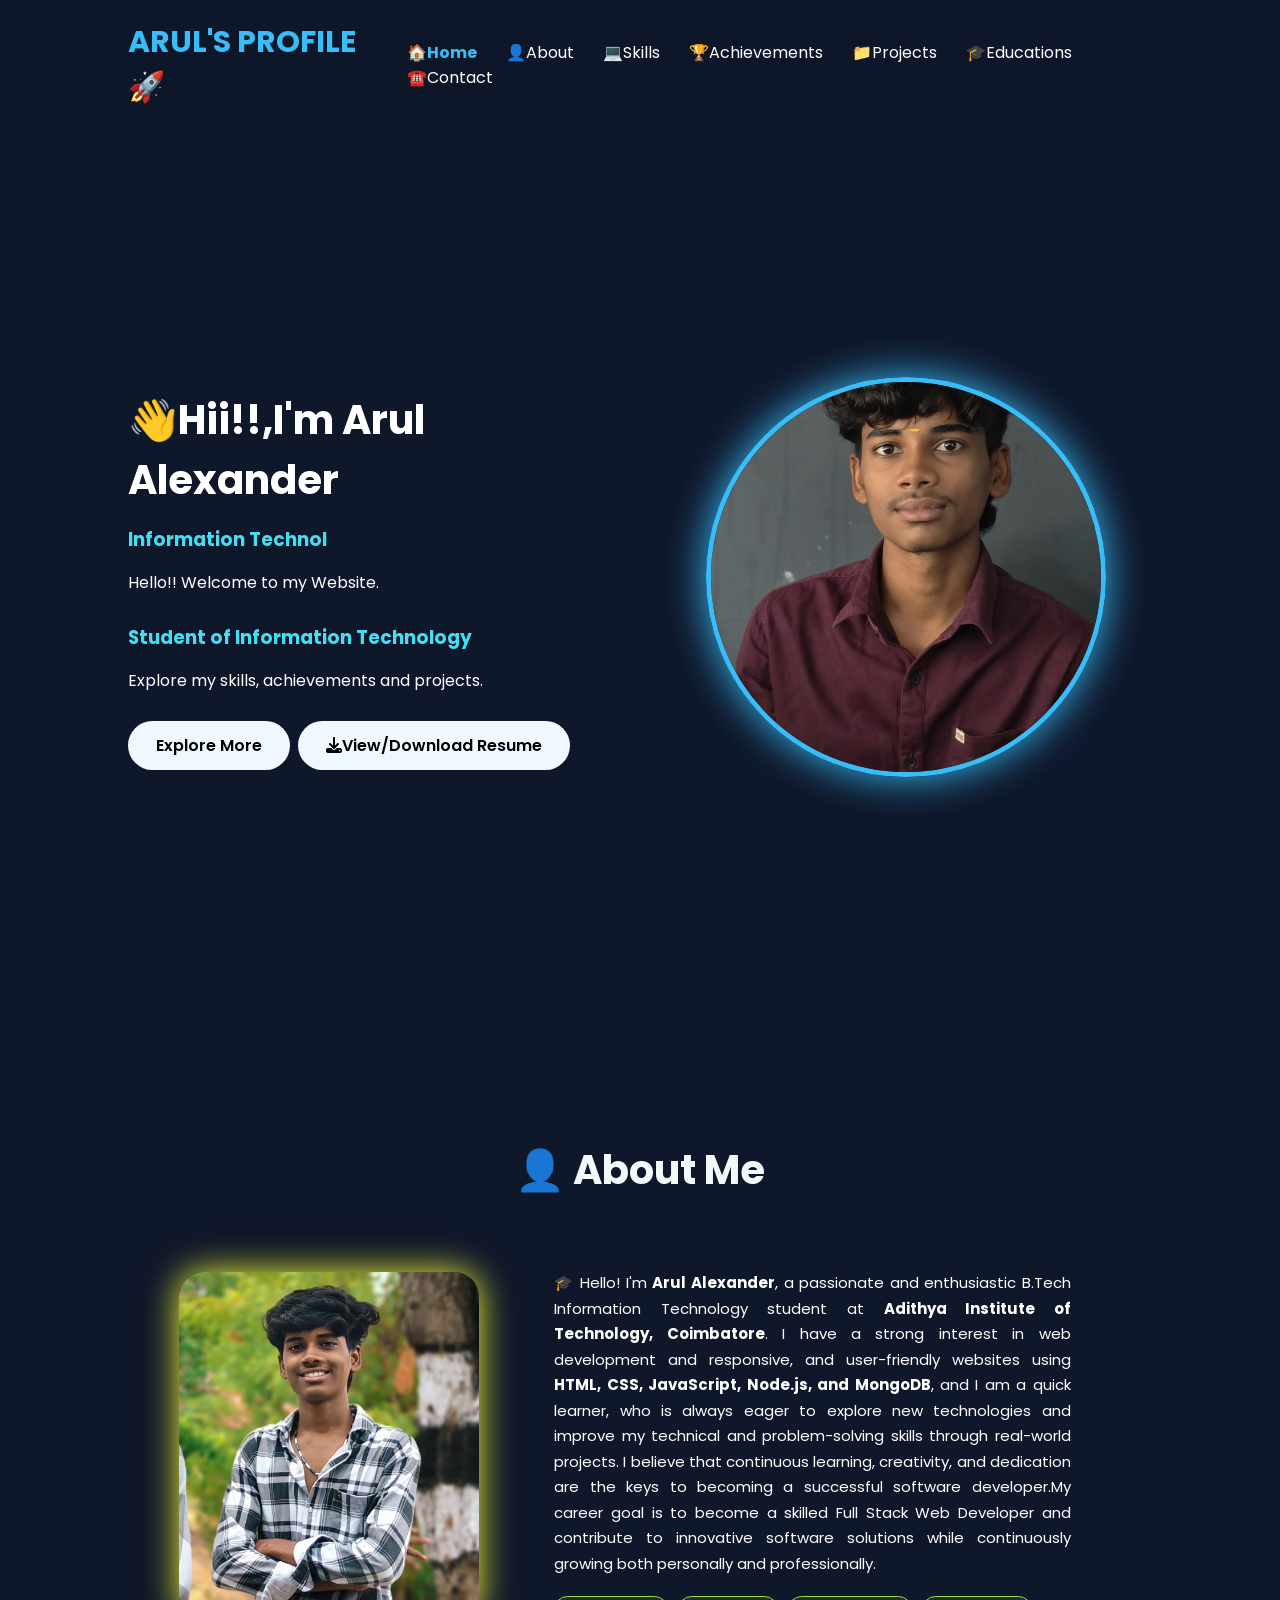
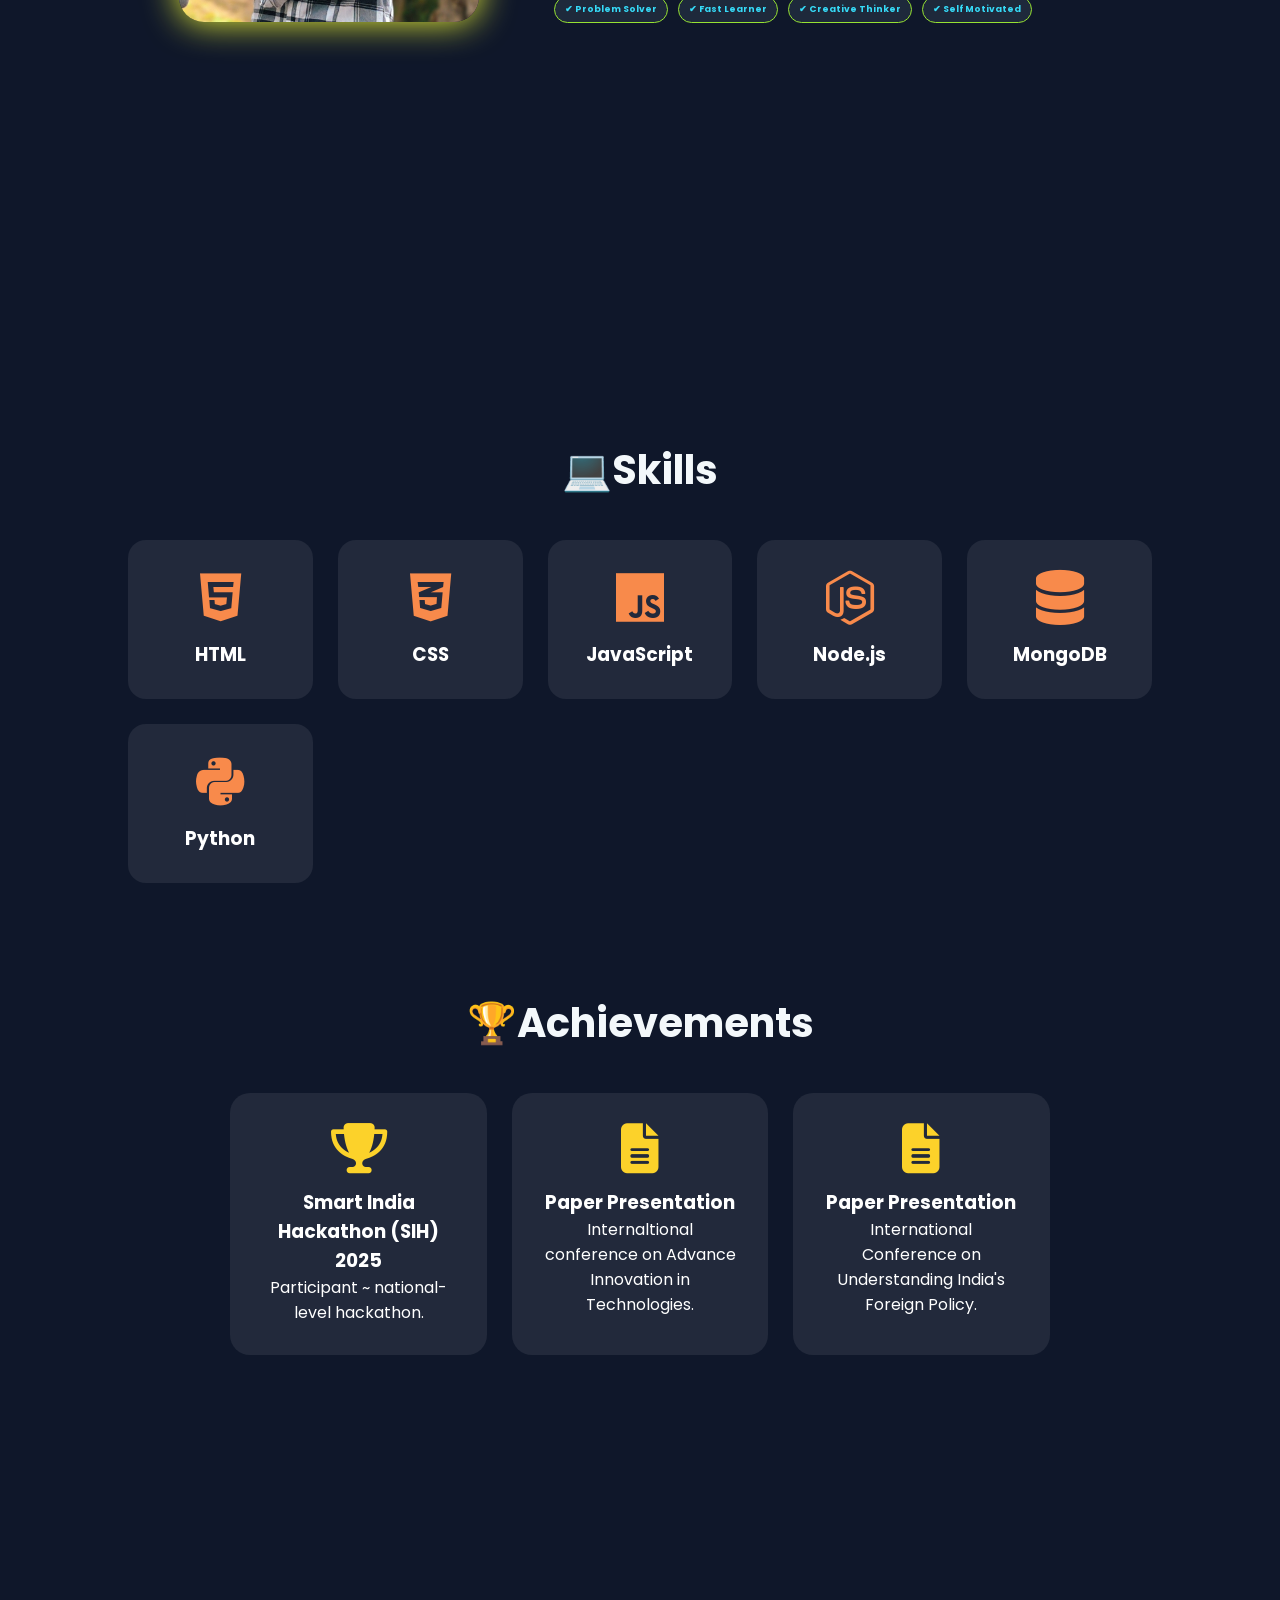
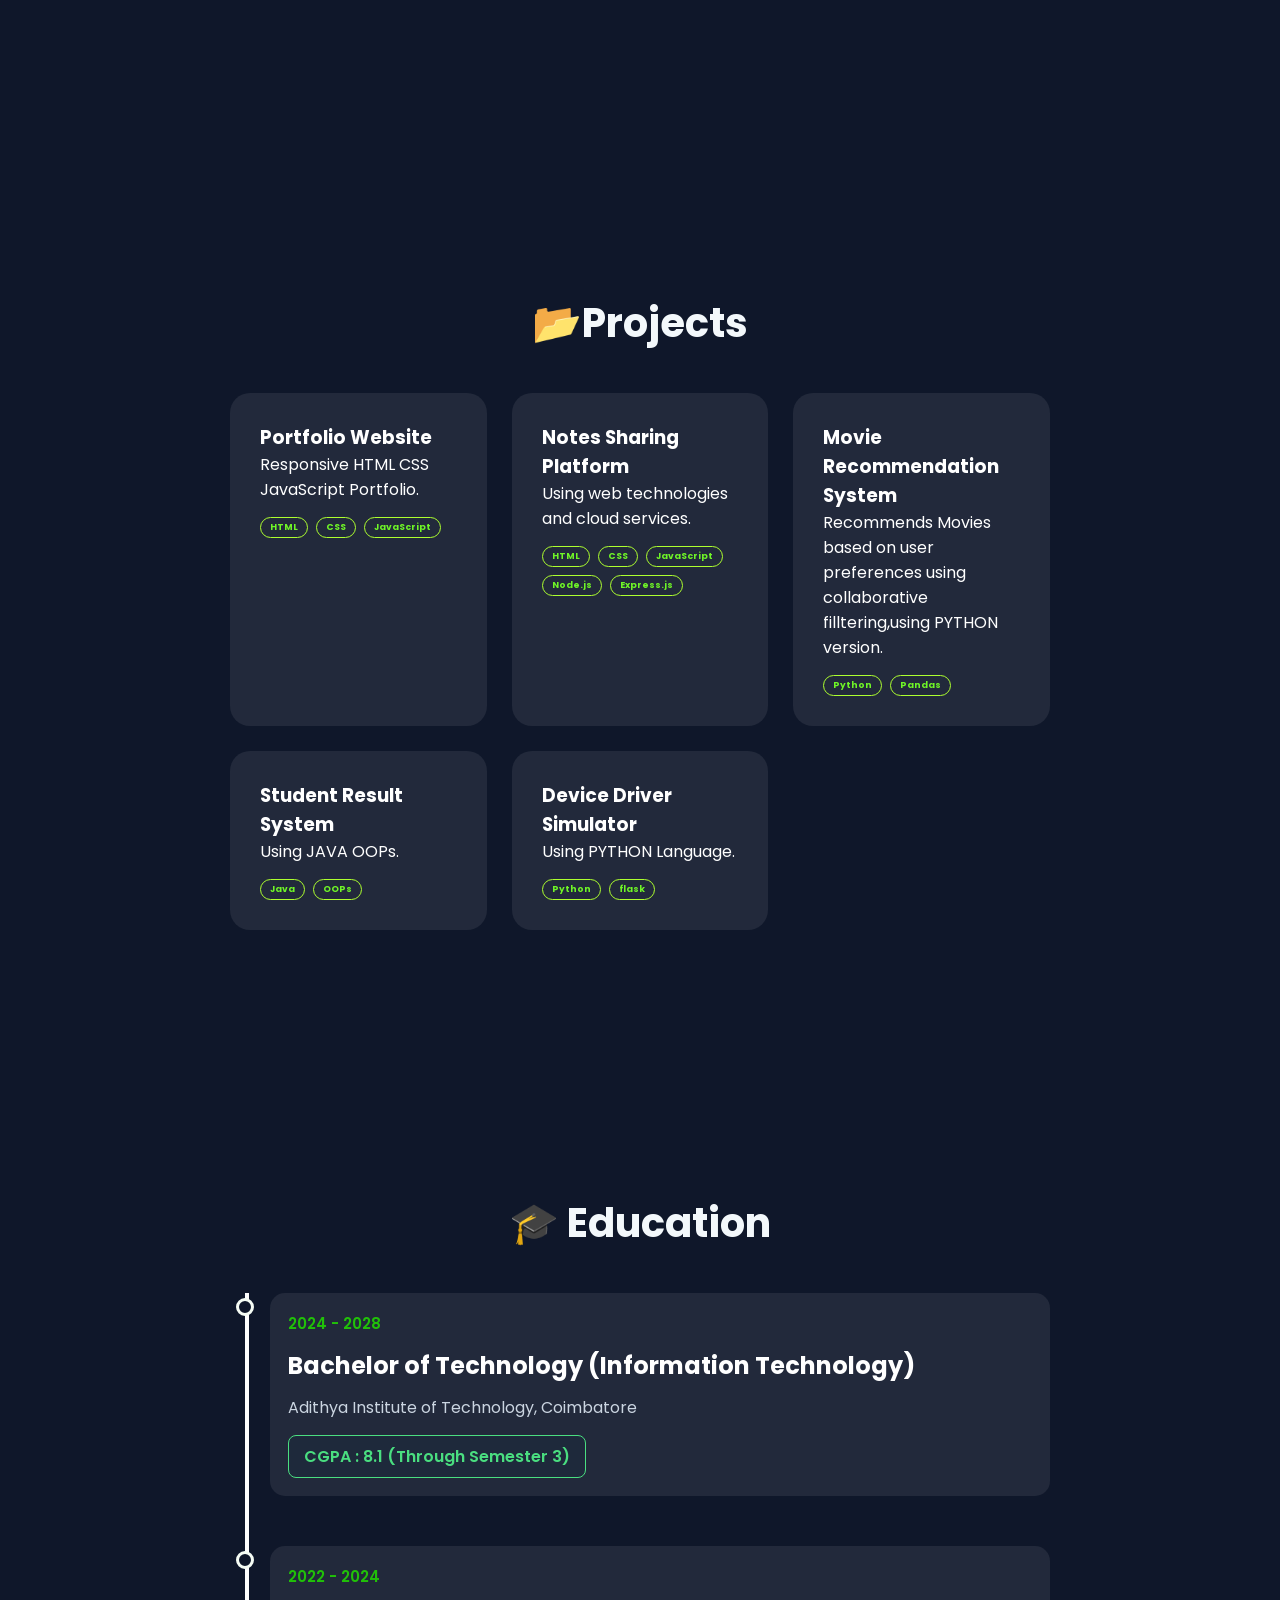
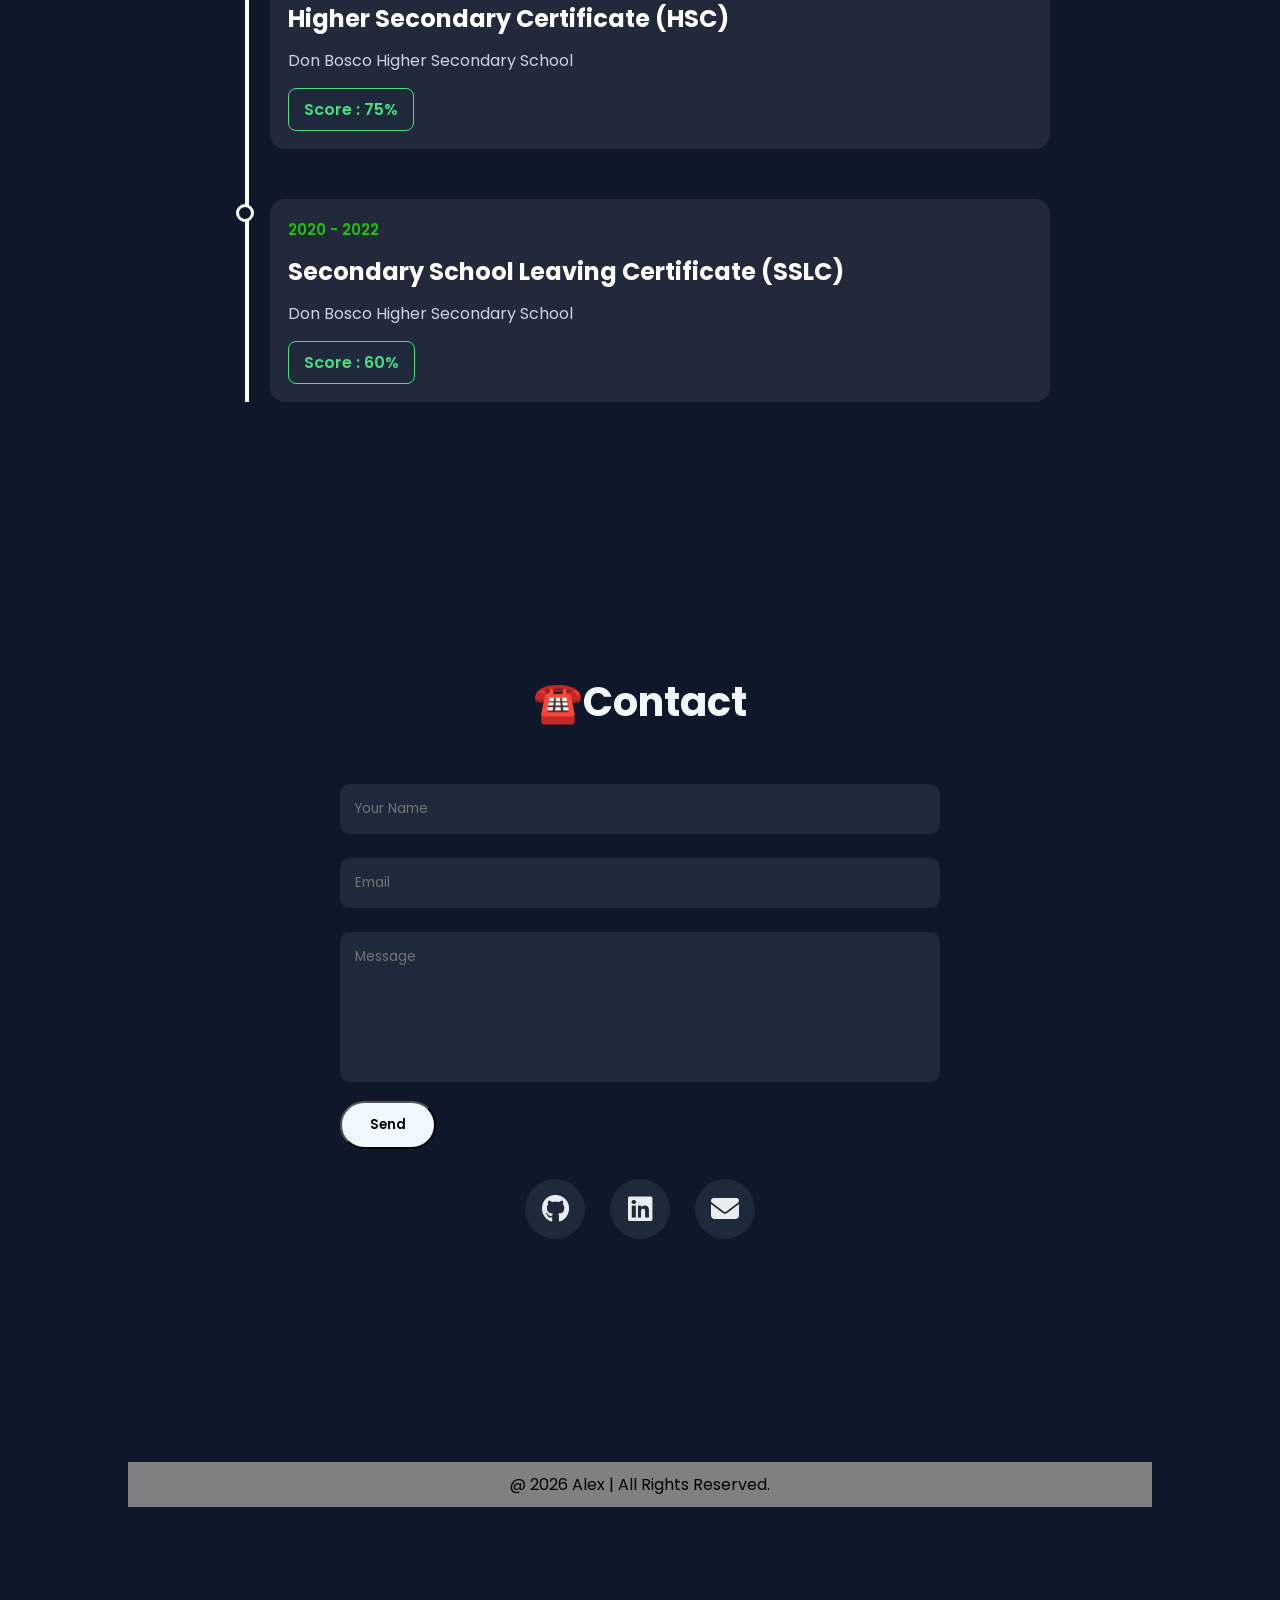
==== index.html @ ca01ebed "Add files via upload" ====
<!DOCTYPE html>
<html lang="en">
<head>
    <meta charset="UTF-8">
    <meta name="viewport" content="width=device-width, initial-scale=1.0">
    <title>Alex | Profile</title>

    <link rel="stylesheet" href="style.css">

    <link rel="stylesheet"
    href="https://cdnjs.cloudflare.com/ajax/libs/font-awesome/6.5.2/css/all.min.css">
</head>

<body>


<header>
    <div class="logo">ARUL'S  PROFILE🚀</div>
    <nav>
        <a href="#home">🏠Home</a>
        <a href="#about">👤About</a>
        <a href="#skills">💻Skills</a>
        <a href="#achievements">🏆Achievements</a>
        <a href="#projects">📁Projects</a>
        <a href="#educations">🎓Educations</a>
        <a href="#contact">☎️Contact</a>
    </nav>
</header>



<section id="home" class="home">
    <div class="home-content">
        <h1>👋Hii!!,I'm Arul Alexander</h1>
        <h3><span class="typing"></span></h3>
        <p>Hello!! Welcome to my Website.</p>
            <h3>Student of Information Technology</h3>
           <p>Explore my skills, achievements and projects.</p>
            <a href="#about" class="btn" style="background-color:aliceblue">Explore More</a>&nbsp;
            
            <a href="RESUME-Arul .pdf" download class="btn resume-btn" style="background-color: aliceblue;">
                <i class="fa-solid fa-download"></i>View/Download Resume</a>
    </div>
    
    <div class="home-image">
        <img src="Profile.jpeg" alt="Profile">
    </div>
</section>

<!-- ================= ABOUT ================= -->

<section id="about">
    <h2 class="heading">👤 About Me</h2>

    <div class="about-container">
      

        <div class="about-image">
            <img src="alex.jpg" alt="Profile">
        </div>

        <div class="about">
        <div class="about-card">
            <p>
                🎓 Hello! I'm <strong>Arul Alexander</strong>, a passionate and enthusiastic B.Tech Information Technology student at <strong>Adithya Institute of Technology, Coimbatore</strong>. 
                    I have a strong interest in web development and responsive, and user-friendly websites using <strong>HTML, CSS, JavaScript, Node.js, and MongoDB</strong>, and I am a quick learner,
                     who is always eager to explore new technologies and improve my technical and problem-solving skills through real-world projects. I believe that continuous learning, creativity, 
                     and dedication are the keys to becoming a successful software developer.My career goal is to become a skilled Full Stack Web Developer and contribute to innovative software
                     solutions while continuously growing both personally and professionally.

            </p>
            <div class="about-tags">
                <span>✔ Problem Solver</span>
                <span>✔ Fast Learner</span>
                <span>✔ Creative Thinker</span>
                <span>✔ Self Motivated</span>
            </div>
        </div>
        </div>

    </div>

</section>



<!-- ================= SKILLS ================= -->
<section id="skills">
    <h2 class="heading">💻Skills</h2>
    <div class="skills-grid">

<div class="skill-box">
<i class="fa-brands fa-html5"></i>
<h3>HTML</h3>
</div>

<div class="skill-box">
<i class="fa-brands fa-css3-alt"></i>
<h3>CSS</h3>
</div>

<div class="skill-box">
<i class="fa-brands fa-js"></i>
<h3>JavaScript</h3>
</div>

<div class="skill-box">
<i class="fa-brands fa-node-js"></i>
<h3>Node.js</h3>
</div>

<div class="skill-box">
<i class="fa-solid fa-database"></i>
<h3>MongoDB</h3>
</div>

<div class="skill-box">
<i class="fa-brands fa-python"></i>
<h3>Python</h3>
</div>

</div>
<!-- ================= ACHIEVEMENTS ================= -->

<section id="achievements">
    <h2 class="heading">🏆Achievements</h2>
    <div class="cards">
        <div class="achievement">
            <i class="fa-solid fa-trophy"></i>
            <h3>Smart India Hackathon (SIH) 2025</h3>
            <p>Participant ~ national-level hackathon.</p>
        </div>
        <div class="achievement">
            <i class="fa-solid fa-file-lines"></i>
            <h3>Paper Presentation</h3>
            <p>Internaltional conference on Advance Innovation in Technologies.</p>
        </div>
        
        <div class="achievement">
            <i class="fa-solid fa-file-lines"></i>
            <h3>Paper Presentation</h3>
            <p>International Conference on Understanding India's Foreign Policy.</p>
        </div>
    </div>

</section>

<!-- ================= PROJECTS ================= -->

<section id="projects">
    <h2 class="heading">📂Projects</h2>
    <div class="project-container">
        <div class="project-card">
            <h3>Portfolio Website</h3>
            <p>Responsive HTML CSS JavaScript Portfolio.</p>
             <div class=" project-tags">
                <span>HTML</span> <span>CSS</span> <span>JavaScript</span>
           </div>
        </div>
        
        <div class="project-card">
            <h3>Notes Sharing Platform</h3>
            <p>Using web technologies and cloud services.</p>
            <div class="project-tags">
                <span>HTML</span> <span>CSS</span> <span>JavaScript</span> <span>Node.js</span> <span>Express.js</span>
            </div>
        </div>
        
        <div class="project-card">
            <h3>Movie Recommendation System</h3>
            <p>Recommends Movies based on user preferences using collaborative filltering,using PYTHON version.</p>
            <div class="project-tags">
                <span>Python</span> <span>Pandas</span>
            </div>
        </div>

        <div class="project-card">
            <h3>Student Result System</h3>
            <p>Using JAVA OOPs.</p>
            <div class="project-tags">
                <span>Java</span> <span>OOPs</span>
            </div>
        </div>

        <div class="project-card">
            <h3>Device Driver Simulator</h3>
            <p>Using PYTHON Language.</p>
            <div class="project-tags">
                <span>Python</span> <span>flask</span>
            </div>
        </div>
    </div>

</section>
<!-- ================= EDUCATIONS ================= -->
 <section id="educations">

    <h2 class="heading">🎓 Education</h2>

    <div class="timeline">

        <div class="timeline-item">
            <div class="circle"></div>

            <div class="timeline-content">
                <span class="year">2024 - 2028</span>

                <h3>Bachelor of Technology (Information Technology)</h3>

                <p>Adithya Institute of Technology, Coimbatore</p>

                <div class="score">CGPA : 8.1 (Through Semester 3)</div>
            </div>
        </div>

        <div class="timeline-item">
            <div class="circle"></div>

            <div class="timeline-content">
                <span class="year">2022 - 2024</span>

                <h3>Higher Secondary Certificate (HSC)</h3>

                <p>Don Bosco Higher Secondary School</p>

                <div class="score">Score : 75%</div>
            </div>
        </div>

        <div class="timeline-item">
            <div class="circle"></div>

            <div class="timeline-content">
                <span class="year">2020 - 2022</span>

                <h3>Secondary School Leaving Certificate (SSLC)</h3>

                <p>Don Bosco Higher Secondary School</p>

                <div class="score">Score : 60%</div>
            </div>
        </div>

    </div>

</section>

<!-- ================= CONTACT ================= -->

<section id="contact">
    <h2 class="heading">☎️Contact</h2>
    <form>
        <input type="text" placeholder="Your Name">
        <input type="email" placeholder="Email">
        <textarea placeholder="Message"></textarea>
        <button class="btn" style="background-color:aliceblue;">Send</button>
    </form>
    <div class="social-icons">

<a href="https://github.com/arulalex257-alex" target="_blank">
<i class="fab fa-github"></i>
</a>

<a href="https://www.linkedin.com/in/arulalexander-arulalex2007/" target="_blank">
<i class="fab fa-linkedin"></i>
</a>

<a href="mailto:arulalex257@gmail.com">
<i class="fas fa-envelope"></i>
</a>

</div>

</section>
<footer>
    <p> @ 2026 Alex | All Rights Reserved.</p>
</footer>
     
      <script src="script.js"></script>

</body>
</html>
---- style.css ----
/* ===== GOOGLE FONT ===== */
@import url('https://fonts.googleapis.com/css2?family=Poppins:wght@300;400;500;600;700;800&display=swap');

*{
    margin:0;
    padding:0;
    box-sizing:border-box;
    font-family:'Poppins',sans-serif;
    scroll-behavior:smooth;
}

body{
    background:#0f172a;
    color:#fff;
    overflow-x:hidden;
}

/* ===== HEADER ===== */

header{
    position:none;
    top:0;
    left:0;
    width:100%;
    padding:20px 10%;
    display:flex;
    justify-content:space-between;
    align-items:center;
    background:rgba(15,23,42,.9);
    backdrop-filter:blur(10px);
    z-index:1000;
}

.logo{
    font-size:30px;
    font-weight:bold;
    color:#38bdf8;
}

nav a{
    color:#fff;
    text-decoration:none;
    margin-left:25px;
    transition:.3s;
}

nav a:hover{
    color:#65f838;
}

/* ===== SECTIONS ===== */

section{
    min-height:100vh;
    padding:110px 10%;
}

.heading{
    text-align:center;
    font-size:40px;
    margin-bottom:40px;
    color:#f3f8fb;
}

/* ===== HOME ===== */

.home{
    display:flex;
    justify-content:space-between;
    align-items:center;
    flex-wrap:wrap;
    gap:40px;
}

.home-buttons{
display:flex;
gap:18px;
flex-wrap:wrap;
margin-top:20px;
}

.resume-btn{
background:#fff;
color:#0f172a;
}

.home-content{
    flex:1;
}

.home-content h1{
    font-size:40px;
}

.home-content h3{
    color:#44ddf2;
    margin:15px 0;
}

.home-content p{
    line-height:1.8;
    margin-bottom:25px;
}

.home-image{
    flex:1;
    text-align:center;
}

.home-image img{
    width:400px;
    height:400px;
    object-fit:cover;
    border-radius:50%;
    border:5px solid #38bdf8;
    box-shadow:0 0 40px #38bdf8;
    animation:float 3s ease-in-out infinite;
}



@keyframes float{
    0%,100%{transform:translateY(0);}
    50%{transform:translateY(-15px);}
}

/* ===== BUTTON ===== */

.btn{
    display:inline-block;
    padding:12px 28px;
    background:#38bdf8;
    color:#000;
    border-radius:30px;
    text-decoration:none;
    font-weight:600;
    transition:.4s;
}

.btn:hover{
    transform:scale(1.08);
    box-shadow:0 0 20px #ff5252;
}



/* ================= ABOUT CARD ================= */
.about-card {
    width: 100%;
    box-sizing: border-box;

    background:transparent;

    padding: 30px;

    border-radius: 20px;

    transition: .4s;

    /* IMPORTANT */
    display: block;

    font-size: 15px;
}
/* ================= ABOUT CONTAINER ================= */

.about-container {
    width: 90%;
    max-width: 1200px;
    margin: 40px auto;

    display: flex;
    flex-direction: row;
    align-items: center;

    gap: 45px;
}


/* CARD HOVER */

.about-card:hover {
    transform: scale(1.02);
    box-shadow: 0 0 20px aliceblue;
}


/* ================= IMAGE ================= */
.about-image {
    flex: 0 0 300px;

    display: flex;
    justify-content: center;
    align-items: center;
}


.about-image img {
    width: 300px;
    height: 350px;
    object-fit: cover;

    border-radius: 25px;
    box-shadow: 0 0 35px #f3fa36;

    animation: float 3s ease-in-out infinite;
}


/* ================= CONTENT ================= */

.about {
    flex: 1;

    min-width: 0;

    background: transparent;

    padding: 0;

    line-height: 1.7;

    text-align: justify;
}
/* ================= PARAGRAPH ================= */

.about-card p {
    margin: 0;
}
/* ================= TAG CONTAINER ================= */

.about-tags {
    display: flex;

    flex-wrap: wrap;

    gap: 10px;

    margin-top: 20px;

    width: 100%;
}
/* ================= MINI TAGS ================= */

.about-tags span {
    background: #1e293b;

    color: hsl(189, 92%, 59%);

    padding: 5px 10px;

    border: 1px solid #96e232;

    border-radius: 20px;

    font-size: 9px;

    font-weight: bold;

    transition: .3s;
}


/* TAG HOVER */

.about-tags span:hover {
    background: #989c9e;
    color: white;
    box-shadow: 0 0 10px #e9edef;
}

/* ================= MOBILE ================= */

@media (max-width: 800px) {

    .about-container {
        flex-direction: column;

        width: 90%;

        gap: 25px;
    }

    .about-image {
        flex: none;
    }

    .about-image img {
        width: 250px;
        height: 250px;
    }

    .about-card {
        padding: 20px;

        font-size: 14px;
    }

}
/* ===== SKILLS ===== */
.skills-grid{
display:grid;
grid-template-columns:repeat(auto-fit,minmax(170px,1fr));
gap:25px;
}

.skill-box{
background:rgba(255,255,255,.08);
padding:30px;
border-radius:18px;
text-align:center;
transition:.4s;
cursor:pointer;
}

.skill-box:hover{
transform:translateY(-10px);
box-shadow:0 0 20px aliceblue;
}

.skill-box i{
font-size:55px;
color:#f88a4b;
margin-bottom:15px;
}


/* ===== ACHIEVEMENTS ===== */

.cards{
    display:grid;
    grid-template-columns:repeat(auto-fit,minmax(250px,1fr));
    gap:25px;
}

.achievement{
    background:rgba(255,255,255,.08);
    padding:30px;
    text-align:center;
    border-radius:20px;
    transition:.4s;
}

.achievement:hover{
    transform:translateY(-12px);
    box-shadow:0 0 25px aliceblue;
}

.achievement i{
    font-size:50px;
    color:#fcd22a;
    margin-bottom:15px;
}

/* ===== PROJECTS ===== */

.project-container{
    display:grid;
    grid-template-columns:repeat(auto-fit,minmax(250px,1fr));
    gap:25px;
}

.project-card{
    background:rgba(255,255,255,.08);
    padding:30px;
    border-radius:20px;
    transition:.4s;
}

.project-card:hover{
    transform:scale(1.05);
    box-shadow:0 0 20px aliceblue;
}

.project-tags{
display:flex;
flex-wrap:wrap;
gap:8px;
margin-top:15px;
padding:0;
}

.project-tags span{
padding:3px 9px;
color:#6ff527;
border:1px solid greenyellow;
border-radius:50px;
font-size:9px;
font-weight:bold;
}
/* ===== EDUCATION ===== */


.timeline{
    position:relative;
    max-width:900px;
    margin:auto;
    padding-left:40px;
}

.timeline::before{
    content:"";
    position:absolute;
    left:15px;
    top:0;
    width:4px;
    height:100%;
    background:#ffffff;
}

.timeline-item{
    position:relative;
    margin-bottom:50px;
}

.circle{
    position:absolute;
    left:-34px;
    top:5px;
    width:18px;
    height:18px;
    border:3px solid #f5fcf4;
    border-radius:50%;
    background:#0f172a;
}

.timeline-content{
    background:rgba(255,255,255,.08);
    padding:18px;
    border-radius:15px;
    transition:.4s;
    width: 100%;
    position: relative;
}

.timeline-content:hover{
    transform:translateX(10px);
    box-shadow:0 0 30px #f5f8f9;
}

.year{
    color:#21c009;
    font-weight:600;
    font-size:15px;
}

.timeline-content h3{
    margin:12px 0;
    font-size:24px;
}

.timeline-content p{
    color:#cbd5e1;
    margin-bottom:15px;
}

.score{
    display:inline-block;
    padding:8px 15px;
    background:#1e293b;
    color:#4ade80;
    border:1px solid #4ade80;
    border-radius:8px;
    font-weight:600;
}
@media(max-width:768px){

.timeline{
    padding-left:30px;
}

.timeline-content h3{
    font-size:18px;
}

}



/* ===== CONTACT ===== */

form{
    max-width:600px;
    margin:auto;
}

form input,
form textarea{
    width:100%;
    padding:15px;
    margin:12px 0;
    border:none;
    border-radius:10px;
    background:#1e293b;
    color:#fff;
}

textarea{
    height:150px;
    resize:none;
}
.social-icons{
display:flex;
justify-content:center;
gap:25px;
margin-top:30px;
}

.social-icons a{
width:60px;
height:60px;
display:flex;
align-items:center;
justify-content:center;
background:#1e293b;
border-radius:50%;
font-size:28px;
color:#e9edef;
transition:.4s;
text-decoration:none;
}

.social-icons a:hover{
background:#38bdf8;
color:#08121f;
transform:translateY(-8px);
box-shadow:0 0 20px #38bdf8;
}

/* ===== FOOTER ===== */

footer {
    background-color:grey;
    color: Black;
    text-align: center;
    padding: 10px;;
    bottom:10px;
    width: 100%;
}

/* ===== MOBILE ===== */

@media(max-width:768px){

header{
    flex-direction:column;
}

nav{
    margin-top:15px;
}

nav a{
    margin:8px;
    display:inline-block;
}

.home{
    flex-direction:column-reverse;
    text-align:center;
}

.home-content h1{
    font-size:40px;
}

.home-image img{
    width:240px;
    height:240px;
}

.heading{
    font-size:30px;
}

}
.active{
    color:#38bdf8;
    font-weight:bold;
}

.show{
    animation:fadeUp 1s ease;
}

@keyframes fadeUp{
    from{
        opacity:0;
        transform:translateY(50px);
    }
    to{
        opacity:1;
        transform:translateY(0);
    }
}

@media(max-width:768px){

    .about-container{
        flex-direction:column;
        text-align:center;
    }

    .about{
        text-align:center;
    }

}
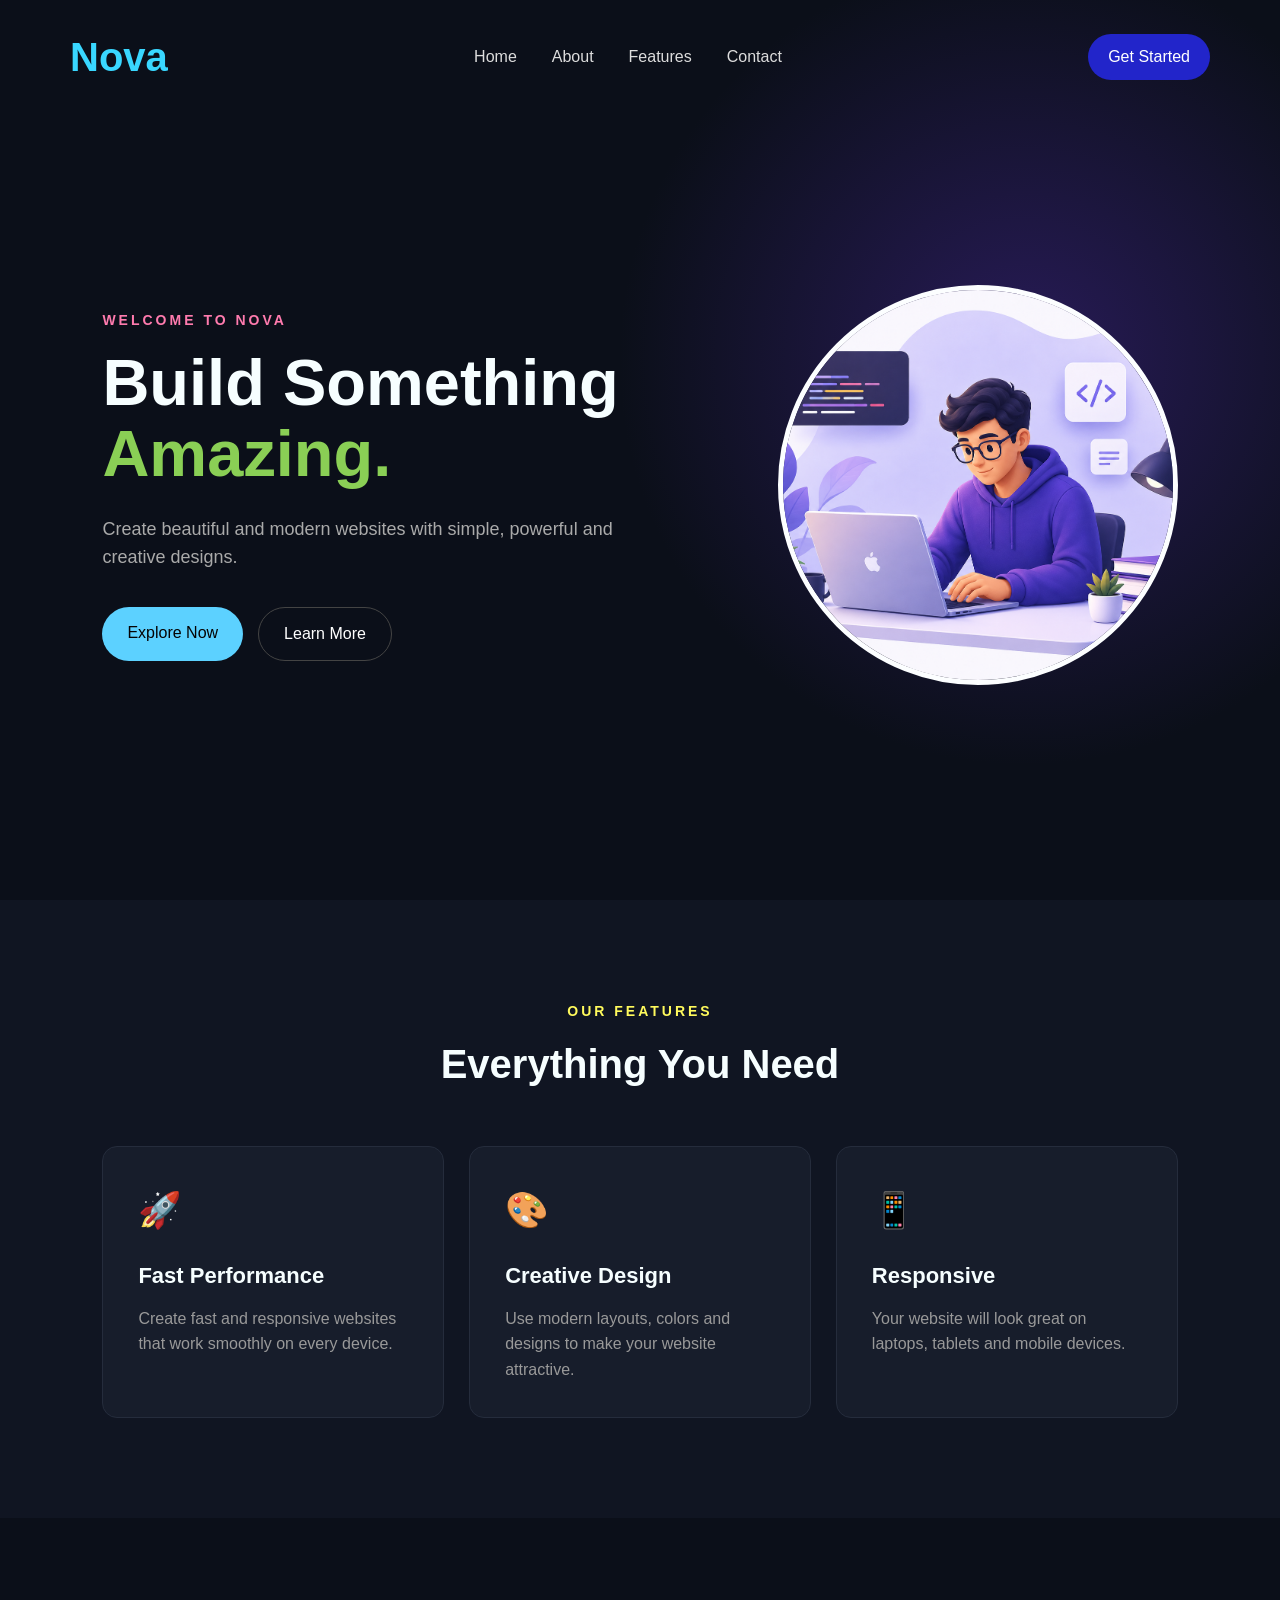
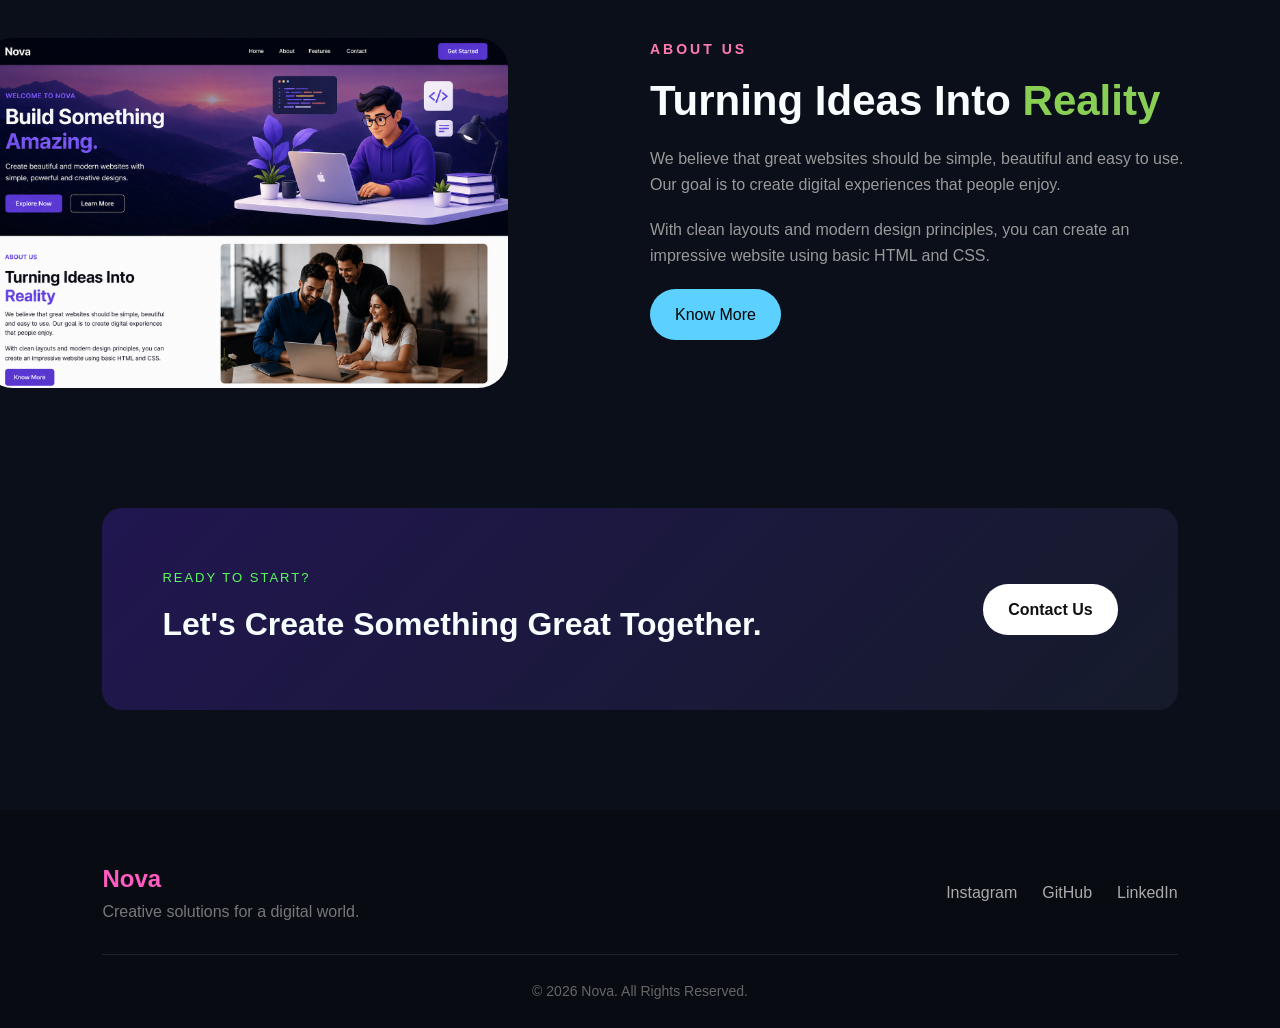
==== commit ce15da58: "Add files via upload" ====
--- a/index.html
+++ b/index.html
@@ -3,280 +3,155 @@
 <head>
     <meta charset="UTF-8">
     <meta name="viewport" content="width=device-width, initial-scale=1.0">
-    <title>Alex | Profile</title>
-
+    <title>Landing Page</title>
     <link rel="stylesheet" href="style.css">
-
-    <link rel="stylesheet"
-    href="https://cdnjs.cloudflare.com/ajax/libs/font-awesome/6.5.2/css/all.min.css">
 </head>
-
 <body>
 
+    <!-- Header -->
+    <header>
+        <nav class="navbar">
+            <div class="logo">Nova</div>
 
-<header>
-    <div class="logo">ARUL'S  PROFILE🚀</div>
-    <nav>
-        <a href="#home">🏠Home</a>
-        <a href="#about">👤About</a>
-        <a href="#skills">💻Skills</a>
-        <a href="#achievements">🏆Achievements</a>
-        <a href="#projects">📁Projects</a>
-        <a href="#educations">🎓Educations</a>
-        <a href="#contact">☎️Contact</a>
-    </nav>
-</header>
+            <ul class="nav-links">
+                <li><a href="#home">Home</a></li>
+                <li><a href="#about">About</a></li>
+                <li><a href="#features">Features</a></li>
+                <li><a href="#contact">Contact</a></li>
+            </ul>
 
+            <a href="#contact" class="nav-btn">Get Started</a>
+        </nav>
+    </header>
 
+    <!-- Hero Section -->
+    <section class="hero" id="home">
+        <div class="hero-content">
+            <p class="small-title">WELCOME TO NOVA</p>
 
-<section id="home" class="home">
-    <div class="home-content">
-        <h1>👋Hii!!,I'm Arul Alexander</h1>
-        <h3><span class="typing"></span></h3>
-        <p>Hello!! Welcome to my Website.</p>
-            <h3>Student of Information Technology</h3>
-           <p>Explore my skills, achievements and projects.</p>
-            <a href="#about" class="btn" style="background-color:aliceblue">Explore More</a>&nbsp;
-            
-            <a href="RESUME-Arul .pdf" download class="btn resume-btn" style="background-color: aliceblue;">
-                <i class="fa-solid fa-download"></i>View/Download Resume</a>
-    </div>
-    
-    <div class="home-image">
-        <img src="Profile.jpeg" alt="Profile">
-    </div>
-</section>
+            <h1>
+                Build Something
+                <span>Amazing.</span>
+            </h1>
 
-<!-- ================= ABOUT ================= -->
+            <p class="hero-text">
+                Create beautiful and modern websites with simple,
+                powerful and creative designs.
+            </p>
 
-<section id="about">
-    <h2 class="heading">👤 About Me</h2>
-
-    <div class="about-container">
-      
-
-        <div class="about-image">
-            <img src="alex.jpg" alt="Profile">
-        </div>
-
-        <div class="about">
-        <div class="about-card">
-            <p>
-                🎓 Hello! I'm <strong>Arul Alexander</strong>, a passionate and enthusiastic B.Tech Information Technology student at <strong>Adithya Institute of Technology, Coimbatore</strong>. 
-                    I have a strong interest in web development and responsive, and user-friendly websites using <strong>HTML, CSS, JavaScript, Node.js, and MongoDB</strong>, and I am a quick learner,
-                     who is always eager to explore new technologies and improve my technical and problem-solving skills through real-world projects. I believe that continuous learning, creativity, 
-                     and dedication are the keys to becoming a successful software developer.My career goal is to become a skilled Full Stack Web Developer and contribute to innovative software
-                     solutions while continuously growing both personally and professionally.
-
-            </p>
-            <div class="about-tags">
-                <span>✔ Problem Solver</span>
-                <span>✔ Fast Learner</span>
-                <span>✔ Creative Thinker</span>
-                <span>✔ Self Motivated</span>
-            </div>
-        </div>
-        </div>
-
-    </div>
-
-</section>
-
-
-
-<!-- ================= SKILLS ================= -->
-<section id="skills">
-    <h2 class="heading">💻Skills</h2>
-    <div class="skills-grid">
-
-<div class="skill-box">
-<i class="fa-brands fa-html5"></i>
-<h3>HTML</h3>
-</div>
-
-<div class="skill-box">
-<i class="fa-brands fa-css3-alt"></i>
-<h3>CSS</h3>
-</div>
-
-<div class="skill-box">
-<i class="fa-brands fa-js"></i>
-<h3>JavaScript</h3>
-</div>
-
-<div class="skill-box">
-<i class="fa-brands fa-node-js"></i>
-<h3>Node.js</h3>
-</div>
-
-<div class="skill-box">
-<i class="fa-solid fa-database"></i>
-<h3>MongoDB</h3>
-</div>
-
-<div class="skill-box">
-<i class="fa-brands fa-python"></i>
-<h3>Python</h3>
-</div>
-
-</div>
-<!-- ================= ACHIEVEMENTS ================= -->
-
-<section id="achievements">
-    <h2 class="heading">🏆Achievements</h2>
-    <div class="cards">
-        <div class="achievement">
-            <i class="fa-solid fa-trophy"></i>
-            <h3>Smart India Hackathon (SIH) 2025</h3>
-            <p>Participant ~ national-level hackathon.</p>
-        </div>
-        <div class="achievement">
-            <i class="fa-solid fa-file-lines"></i>
-            <h3>Paper Presentation</h3>
-            <p>Internaltional conference on Advance Innovation in Technologies.</p>
-        </div>
-        
-        <div class="achievement">
-            <i class="fa-solid fa-file-lines"></i>
-            <h3>Paper Presentation</h3>
-            <p>International Conference on Understanding India's Foreign Policy.</p>
-        </div>
-    </div>
-
-</section>
-
-<!-- ================= PROJECTS ================= -->
-
-<section id="projects">
-    <h2 class="heading">📂Projects</h2>
-    <div class="project-container">
-        <div class="project-card">
-            <h3>Portfolio Website</h3>
-            <p>Responsive HTML CSS JavaScript Portfolio.</p>
-             <div class=" project-tags">
-                <span>HTML</span> <span>CSS</span> <span>JavaScript</span>
-           </div>
-        </div>
-        
-        <div class="project-card">
-            <h3>Notes Sharing Platform</h3>
-            <p>Using web technologies and cloud services.</p>
-            <div class="project-tags">
-                <span>HTML</span> <span>CSS</span> <span>JavaScript</span> <span>Node.js</span> <span>Express.js</span>
-            </div>
-        </div>
-        
-        <div class="project-card">
-            <h3>Movie Recommendation System</h3>
-            <p>Recommends Movies based on user preferences using collaborative filltering,using PYTHON version.</p>
-            <div class="project-tags">
-                <span>Python</span> <span>Pandas</span>
+            <div class="hero-buttons">
+                <a href="#features" class="primary-btn">Explore Now</a>
+                <a href="#about" class="secondary-btn">Learn More</a>
             </div>
         </div>
 
-        <div class="project-card">
-            <h3>Student Result System</h3>
-            <p>Using JAVA OOPs.</p>
-            <div class="project-tags">
-                <span>Java</span> <span>OOPs</span>
+        <div class="hero-image">
+            <img src="hero image.png" alt="Hero Image">
+        </div>
+    </section>
+
+    <!-- Features -->
+    <section class="features" id="features">
+        <div class="section-title">
+            <p>OUR FEATURES</p>
+            <h2>Everything You Need</h2>
+        </div>
+
+        <div class="feature-container">
+
+            <div class="feature-card">
+                <div class="icon">🚀</div>
+                <h3>Fast Performance</h3>
+                <p>
+                    Create fast and responsive websites that
+                    work smoothly on every device.
+                </p>
+            </div>
+
+            <div class="feature-card">
+                <div class="icon">🎨</div>
+                <h3>Creative Design</h3>
+                <p>
+                    Use modern layouts, colors and designs
+                    to make your website attractive.
+                </p>
+            </div>
+
+            <div class="feature-card">
+                <div class="icon">📱</div>
+                <h3>Responsive</h3>
+                <p>
+                    Your website will look great on laptops,
+                    tablets and mobile devices.
+                </p>
+            </div>
+
+        </div>
+    </section>
+
+    <!-- About -->
+    <section class="about" id="about">
+
+        <div class="about-image">
+            <img src="about image.png" alt="About Us">
+        </div>
+
+        <div class="about-content">
+            <p class="small-title">ABOUT US</p>
+
+            <h2>
+                Turning Ideas Into
+                <span>Reality</span>
+            </h2>
+
+            <p>
+                We believe that great websites should be simple,
+                beautiful and easy to use. Our goal is to create
+                digital experiences that people enjoy.
+            </p>
+
+            <p>
+                With clean layouts and modern design principles,
+                you can create an impressive website using basic
+                HTML and CSS.
+            </p>
+
+            <a href="#contact" class="primary-btn">Know More</a>
+        </div>
+
+    </section>
+
+    <!-- CTA -->
+    <section class="cta" id="contact">
+        <div>
+            <p>READY TO START?</p>
+            <h2>Let's Create Something Great Together.</h2>
+        </div>
+
+        <a href="mailto:example@gmail.com" class="cta-btn">
+            Contact Us
+        </a>
+    </section>
+
+    <!-- Footer -->
+    <footer>
+        <div class="footer-content">
+            <div>
+                <h2>Nova</h2>
+                <p>Creative solutions for a digital world.</p>
+            </div>
+
+            <div class="social-links">
+                <a href="#">Instagram</a>
+                <a href="#">GitHub</a>
+                <a href="#">LinkedIn</a>
             </div>
         </div>
 
-        <div class="project-card">
-            <h3>Device Driver Simulator</h3>
-            <p>Using PYTHON Language.</p>
-            <div class="project-tags">
-                <span>Python</span> <span>flask</span>
-            </div>
+        <div class="copyright">
+            <p>© 2026 Nova. All Rights Reserved.</p>
         </div>
-    </div>
-
-</section>
-<!-- ================= EDUCATIONS ================= -->
- <section id="educations">
-
-    <h2 class="heading">🎓 Education</h2>
-
-    <div class="timeline">
-
-        <div class="timeline-item">
-            <div class="circle"></div>
-
-            <div class="timeline-content">
-                <span class="year">2024 - 2028</span>
-
-                <h3>Bachelor of Technology (Information Technology)</h3>
-
-                <p>Adithya Institute of Technology, Coimbatore</p>
-
-                <div class="score">CGPA : 8.1 (Through Semester 3)</div>
-            </div>
-        </div>
-
-        <div class="timeline-item">
-            <div class="circle"></div>
-
-            <div class="timeline-content">
-                <span class="year">2022 - 2024</span>
-
-                <h3>Higher Secondary Certificate (HSC)</h3>
-
-                <p>Don Bosco Higher Secondary School</p>
-
-                <div class="score">Score : 75%</div>
-            </div>
-        </div>
-
-        <div class="timeline-item">
-            <div class="circle"></div>
-
-            <div class="timeline-content">
-                <span class="year">2020 - 2022</span>
-
-                <h3>Secondary School Leaving Certificate (SSLC)</h3>
-
-                <p>Don Bosco Higher Secondary School</p>
-
-                <div class="score">Score : 60%</div>
-            </div>
-        </div>
-
-    </div>
-
-</section>
-
-<!-- ================= CONTACT ================= -->
-
-<section id="contact">
-    <h2 class="heading">☎️Contact</h2>
-    <form>
-        <input type="text" placeholder="Your Name">
-        <input type="email" placeholder="Email">
-        <textarea placeholder="Message"></textarea>
-        <button class="btn" style="background-color:aliceblue;">Send</button>
-    </form>
-    <div class="social-icons">
-
-<a href="https://github.com/arulalex257-alex" target="_blank">
-<i class="fab fa-github"></i>
-</a>
-
-<a href="https://www.linkedin.com/in/arulalexander-arulalex2007/" target="_blank">
-<i class="fab fa-linkedin"></i>
-</a>
-
-<a href="mailto:arulalex257@gmail.com">
-<i class="fas fa-envelope"></i>
-</a>
-
-</div>
-
-</section>
-<footer>
-    <p> @ 2026 Alex | All Rights Reserved.</p>
-</footer>
-     
-      <script src="script.js"></script>
+    </footer>
 
 </body>
 </html>
--- a/style.css
+++ b/style.css
@@ -1,608 +1,589 @@
-/* ===== GOOGLE FONT ===== */
-@import url('https://fonts.googleapis.com/css2?family=Poppins:wght@300;400;500;600;700;800&display=swap');
-
-*{
-    margin:0;
-    padding:0;
-    box-sizing:border-box;
-    font-family:'Poppins',sans-serif;
-    scroll-behavior:smooth;
-}
-
-body{
-    background:#0f172a;
-    color:#fff;
-    overflow-x:hidden;
-}
-
-/* ===== HEADER ===== */
-
-header{
-    position:none;
-    top:0;
-    left:0;
-    width:100%;
-    padding:20px 10%;
-    display:flex;
-    justify-content:space-between;
-    align-items:center;
-    background:rgba(15,23,42,.9);
-    backdrop-filter:blur(10px);
-    z-index:1000;
-}
-
-.logo{
-    font-size:30px;
-    font-weight:bold;
-    color:#38bdf8;
-}
-
-nav a{
-    color:#fff;
-    text-decoration:none;
-    margin-left:25px;
-    transition:.3s;
-}
-
-nav a:hover{
-    color:#65f838;
-}
-
-/* ===== SECTIONS ===== */
-
-section{
-    min-height:100vh;
-    padding:110px 10%;
-}
-
-.heading{
-    text-align:center;
-    font-size:40px;
-    margin-bottom:40px;
-    color:#f3f8fb;
-}
-
-/* ===== HOME ===== */
-
-.home{
-    display:flex;
-    justify-content:space-between;
-    align-items:center;
-    flex-wrap:wrap;
-    gap:40px;
-}
-
-.home-buttons{
-display:flex;
-gap:18px;
-flex-wrap:wrap;
-margin-top:20px;
-}
-
-.resume-btn{
-background:#fff;
-color:#0f172a;
-}
-
-.home-content{
-    flex:1;
-}
-
-.home-content h1{
-    font-size:40px;
-}
-
-.home-content h3{
-    color:#44ddf2;
-    margin:15px 0;
-}
-
-.home-content p{
-    line-height:1.8;
-    margin-bottom:25px;
-}
-
-.home-image{
-    flex:1;
-    text-align:center;
-}
-
-.home-image img{
+* {
+    margin: 0;
+    padding: 0;
+    box-sizing: border-box;
+}
+
+html {
+    scroll-behavior: smooth;
+}
+
+body {
+    font-family: Arial, sans-serif;
+    background: #0b0f19;
+    color: rgb(246, 254, 255);
+    line-height: 1.6;
+}
+
+/* ================= HEADER ================= */
+
+header {
+    width: 100%;
+    position: absolute;
+    top: 0;
+    left: 0;
+    z-index: 10;
+}
+
+.navbar {
+    max-width: 1200px;
+    margin: auto;
+    padding: 25px 30px;
+
+    display: flex;
+    align-items: center;
+    justify-content: space-between;
+}
+
+.logo {
+    font-size: 40px;
+    font-weight: bold;
+    color: #39d7ff;
+}
+
+.nav-links {
+    display: flex;
+    list-style: none;
+    gap: 35px;
+}
+
+.nav-links a {
+    color: #ddd;
+    text-decoration: none;
+    transition: 0.3s;
+}
+
+.nav-links a:hover {
+    color: #46ff03;
+    box-shadow: inset 0 -2px 0 #46ff03;
+}
+
+.nav-btn {
+    text-decoration: none;
+    color: white;
+    background: #2225ca;
+    padding: 10px 20px;
+    border-radius: 25px;
+    transition: 0.3s;
+}
+
+.nav-btn:hover {
+    background: #747377;
+    transform: translateY(-2px);
+}
+
+/* ================= HERO ================= */
+
+.hero {
+    min-height: 100vh;
+    padding: 150px 8% 80px;
+
+    display: flex;
+    align-items: center;
+    justify-content: space-between;
+
+    background:
+        radial-gradient(circle at 80% 40%, #281b58 0%, transparent 35%),
+        #0b0f19;
+}
+
+.hero-content {
+    max-width: 600px;
+}
+.hero-image img {
     width:400px;
     height:400px;
     object-fit:cover;
     border-radius:50%;
-    border:5px solid #38bdf8;
-    box-shadow:0 0 40px #38bdf8;
+    border:5px solid #fcfeff;
     animation:float 3s ease-in-out infinite;
-}
-
-
-
-@keyframes float{
-    0%,100%{transform:translateY(0);}
-    50%{transform:translateY(-15px);}
-}
-
-/* ===== BUTTON ===== */
-
-.btn{
-    display:inline-block;
-    padding:12px 28px;
-    background:#38bdf8;
-    color:#000;
-    border-radius:30px;
-    text-decoration:none;
-    font-weight:600;
-    transition:.4s;
-}
-
-.btn:hover{
-    transform:scale(1.08);
-    box-shadow:0 0 20px #ff5252;
-}
-
-
-
-/* ================= ABOUT CARD ================= */
-.about-card {
+
+}
+.small-title {
+    color: #ff7bae;
+    font-size: 14px;
+    font-weight: bold;
+    letter-spacing: 3px;
+    margin-bottom: 15px;
+}
+
+.hero h1 {
+    font-size: 65px;
+    line-height: 1.1;
+    margin-bottom: 25px;
+}
+
+.hero h1 span,
+.about-content h2 span {
+    color: #8acf55;
+}
+
+.hero-text {
+    color: #aaa;
+    font-size: 18px;
+    max-width: 520px;
+    margin-bottom: 35px;
+}
+
+.hero-buttons {
+    display: flex;
+    gap: 15px;
+}
+
+.primary-btn,
+.secondary-btn {
+    display: inline-block;
+    padding: 13px 25px;
+    border-radius: 30px;
+    text-decoration: none;
+    transition: 0.3s;
+}
+
+.primary-btn {
+    color: rgb(5, 3, 3);
+    background: #5cd1ff;
+}
+
+.primary-btn:hover {
+    transform: translateY(-3px);
+    background: #4bff44;
+}
+
+.secondary-btn {
+    color: white;
+    border: 1px solid #444;
+}
+
+.secondary-btn:hover {
+    border-color: #ff0404;
+    color: #95ff6c;
+}
+
+/* Hero Illustration */
+
+.hero-image {
+    width: 400px;
+    height: 400px;
+
+    position: relative;
+
+    display: flex;
+    align-items: center;
+    justify-content: center;
+}
+
+.circle {
+    width: 330px;
+    height: 330px;
+
+    border-radius: 50%;
+    background: linear-gradient(
+        135deg,
+        #f03af7,
+        #241a4d
+    );
+
+    position: absolute;
+
+    filter: blur(1px);
+}
+
+.card {
+    width: 250px;
+    height: 290px;
+
+    background: rgba(255,255,255,0.1);
+    border: 1px solid rgba(255,255,255,0.2);
+
+    border-radius: 20px;
+
+    backdrop-filter: blur(15px);
+
+    padding: 30px;
+
+    position: relative;
+    z-index: 2;
+
+    transform: rotate(8deg);
+
+    box-shadow: 0 20px 50px rgba(0,0,0,0.4);
+}
+
+.card-top {
+    width: 70px;
+    height: 70px;
+
+    background: #ff8f53;
+    border-radius: 50%;
+
+    margin-bottom: 35px;
+}
+
+.card-line {
     width: 100%;
-    box-sizing: border-box;
-
-    background:transparent;
-
-    padding: 30px;
-
+    height: 12px;
+
+    background: #ffffff30;
+    border-radius: 10px;
+
+    margin-bottom: 15px;
+}
+
+.card-line.small {
+    width: 70%;
+}
+
+.card-button {
+    width: 100px;
+    height: 35px;
+
+    background: #878688;
     border-radius: 20px;
 
-    transition: .4s;
-
-    /* IMPORTANT */
-    display: block;
-
-    font-size: 15px;
-}
-/* ================= ABOUT CONTAINER ================= */
-
-.about-container {
-    width: 90%;
+    margin-top: 30px;
+}
+
+/* ================= FEATURES ================= */
+
+.features {
+    padding: 100px 8%;
+    background: #101522;
+}
+
+.section-title {
+    text-align: center;
+    margin-bottom: 50px;
+}
+
+.section-title p {
+    color: #fffa5c;
+    font-size: 14px;
+    letter-spacing: 3px;
+    font-weight: bold;
+}
+
+.section-title h2 {
+    font-size: 40px;
+    margin-top: 10px;
+}
+
+.feature-container {
+    max-width: 1100px;
+    margin: auto;
+
+    display: grid;
+    grid-template-columns: repeat(3, 1fr);
+    gap: 25px;
+}
+
+.feature-card {
+    padding: 35px;
+
+    background: #171d2b;
+
+    border: 1px solid #252c3c;
+    border-radius: 15px;
+
+    transition: 0.3s;
+}
+
+.feature-card:hover {
+    transform: translateY(-10px);
+    border-color: #5ce7ff;
+}
+
+.icon {
+    font-size: 35px;
+    margin-bottom: 20px;
+}
+
+.feature-card h3 {
+    font-size: 22px;
+    margin-bottom: 12px;
+}
+
+.feature-card p {
+    color: #999;
+}
+
+/* ================= ABOUT ================= */
+
+.about {
     max-width: 1200px;
-    margin: 40px auto;
-
-    display: flex;
-    flex-direction: row;
+    margin: auto;
+    padding: 120px 30px;
+    display: flex;
+    align-items: right;
+    gap: 80px;
+
+}
+
+.about-image {
+    width: 350px;
+    height: 350px;
+    display: flex;
+    align-items: left;
+    justify-content: center;
+    border-radius: 5px;
+}
+
+.about-image img {
+    width: 600px;
+    height: 350px;
+    border-radius: 30px;
+    object-fit: cover;
+}
+
+.about-box {
+    width: 270px;
+    padding: 40px;
+
+    border: 1px solid #ff5675;
+    border-radius: 15px;
+
+    background: #171d2b;
+
+    transform: rotate(-5deg);
+}
+
+.about-box span {
+    color: #7c5cff;
+    font-size: 45px;
+    font-weight: bold;
+}
+
+.about-box h3 {
+    font-size: 28px;
+    margin-top: 10px;
+}
+
+.about-box p {
+    color: #999;
+}
+
+.about-content {
+    width:100%;
+    padding-left: 150px;
+
+}
+
+.about-content h2 {
+    font-size: 42px;
+    line-height: 1.2;
+    margin-bottom: 20px;
+}
+
+.about-content > p:not(.small-title) {
+    color: #999;
+    margin-bottom: 20px;
+}
+
+/* ================= CTA ================= */
+
+.cta {
+    margin: 0 8% 100px;
+    padding: 60px;
+
+    background: linear-gradient(
+        135deg,
+        #211650,
+        #151b2a
+    );
+
+    border-radius: 20px;
+
+    display: flex;
     align-items: center;
-
-    gap: 45px;
-}
-
-
-/* CARD HOVER */
-
-.about-card:hover {
-    transform: scale(1.02);
-    box-shadow: 0 0 20px aliceblue;
-}
-
-
-/* ================= IMAGE ================= */
-.about-image {
-    flex: 0 0 300px;
-
-    display: flex;
-    justify-content: center;
+    justify-content: space-between;
+}
+
+.cta p {
+    color: #5afa5d;
+    letter-spacing: 2px;
+    font-size: 13px;
+}
+
+.cta h2 {
+    font-size: 32px;
+    margin-top: 10px;
+}
+
+.cta-btn {
+    background: white;
+    color: #111;
+
+    padding: 13px 25px;
+    border-radius: 25px;
+
+    text-decoration: none;
+    font-weight: bold;
+
+    transition: 0.3s;
+}
+
+.cta-btn:hover {
+    transform: translateY(-3px);
+}
+
+/* ================= FOOTER ================= */
+
+footer {
+    background: #080b12;
+    padding: 50px 8% 25px;
+}
+
+.footer-content {
+    max-width: 1200px;
+    margin: auto;
+
+    display: flex;
+    justify-content: space-between;
+
+    padding-bottom: 30px;
+}
+
+.footer-content h2 {
+    color: #ff5cc1;
+}
+
+.footer-content p {
+    color: #777;
+}
+
+.social-links {
+    display: flex;
+    gap: 25px;
     align-items: center;
 }
 
-
-.about-image img {
-    width: 300px;
-    height: 350px;
-    object-fit: cover;
-
-    border-radius: 25px;
-    box-shadow: 0 0 35px #f3fa36;
-
-    animation: float 3s ease-in-out infinite;
-}
-
-
-/* ================= CONTENT ================= */
-
-.about {
-    flex: 1;
-
-    min-width: 0;
-
-    background: transparent;
-
-    padding: 0;
-
-    line-height: 1.7;
-
-    text-align: justify;
-}
-/* ================= PARAGRAPH ================= */
-
-.about-card p {
-    margin: 0;
-}
-/* ================= TAG CONTAINER ================= */
-
-.about-tags {
-    display: flex;
-
-    flex-wrap: wrap;
-
-    gap: 10px;
-
-    margin-top: 20px;
-
-    width: 100%;
-}
-/* ================= MINI TAGS ================= */
-
-.about-tags span {
-    background: #1e293b;
-
-    color: hsl(189, 92%, 59%);
-
-    padding: 5px 10px;
-
-    border: 1px solid #96e232;
-
-    border-radius: 20px;
-
-    font-size: 9px;
-
-    font-weight: bold;
-
-    transition: .3s;
-}
-
-
-/* TAG HOVER */
-
-.about-tags span:hover {
-    background: #989c9e;
-    color: white;
-    box-shadow: 0 0 10px #e9edef;
-}
-
-/* ================= MOBILE ================= */
-
-@media (max-width: 800px) {
-
-    .about-container {
+.social-links a {
+    color: #aaa;
+    text-decoration: none;
+}
+
+.social-links a:hover {
+    color: #e8e5f2;
+}
+
+.copyright {
+    text-align: center;
+    padding-top: 25px;
+
+    border-top: 1px solid #1c212d;
+
+    color: #666;
+    font-size: 14px;
+}
+
+/* ================= RESPONSIVE ================= */
+
+@media (max-width: 850px) {
+
+    .nav-links {
+        display: none;
+    }
+
+    .hero {
         flex-direction: column;
-
-        width: 90%;
-
+        text-align: center;
+        padding-top: 130px;
+    }
+
+    .hero-content {
+        max-width: 700px;
+    }
+
+    .hero h1 {
+        font-size: 48px;
+    }
+
+    .hero-text {
+        margin-left: auto;
+        margin-right: auto;
+    }
+
+    .hero-buttons {
+        justify-content: center;
+    }
+
+    .hero-image {
+        margin-top: 50px;
+    }
+
+    .feature-container {
+        grid-template-columns: 1fr;
+    }
+
+    .about {
+        flex-direction: column;
+    }
+
+    .about-image,
+    .about-content {
+        width: 100%;
+    }
+
+    .cta {
+        flex-direction: column;
+        text-align: center;
+        gap: 30px;
+    }
+
+    .footer-content {
+        flex-direction: column;
         gap: 25px;
     }
-
-    .about-image {
-        flex: none;
-    }
-
-    .about-image img {
+}
+
+@media (max-width: 500px) {
+
+    .navbar {
+        padding: 20px;
+    }
+
+    .nav-btn {
+        display: none;
+    }
+
+    .hero {
+        padding-left: 20px;
+        padding-right: 20px;
+    }
+
+    .hero h1 {
+        font-size: 40px;
+    }
+
+    .hero-image {
+        width: 300px;
+        height: 300px;
+    }
+
+    .circle {
         width: 250px;
         height: 250px;
     }
 
-    .about-card {
-        padding: 20px;
-
-        font-size: 14px;
-    }
-
-}
-/* ===== SKILLS ===== */
-.skills-grid{
-display:grid;
-grid-template-columns:repeat(auto-fit,minmax(170px,1fr));
-gap:25px;
-}
-
-.skill-box{
-background:rgba(255,255,255,.08);
-padding:30px;
-border-radius:18px;
-text-align:center;
-transition:.4s;
-cursor:pointer;
-}
-
-.skill-box:hover{
-transform:translateY(-10px);
-box-shadow:0 0 20px aliceblue;
-}
-
-.skill-box i{
-font-size:55px;
-color:#f88a4b;
-margin-bottom:15px;
-}
-
-
-/* ===== ACHIEVEMENTS ===== */
-
-.cards{
-    display:grid;
-    grid-template-columns:repeat(auto-fit,minmax(250px,1fr));
-    gap:25px;
-}
-
-.achievement{
-    background:rgba(255,255,255,.08);
-    padding:30px;
-    text-align:center;
-    border-radius:20px;
-    transition:.4s;
-}
-
-.achievement:hover{
-    transform:translateY(-12px);
-    box-shadow:0 0 25px aliceblue;
-}
-
-.achievement i{
-    font-size:50px;
-    color:#fcd22a;
-    margin-bottom:15px;
-}
-
-/* ===== PROJECTS ===== */
-
-.project-container{
-    display:grid;
-    grid-template-columns:repeat(auto-fit,minmax(250px,1fr));
-    gap:25px;
-}
-
-.project-card{
-    background:rgba(255,255,255,.08);
-    padding:30px;
-    border-radius:20px;
-    transition:.4s;
-}
-
-.project-card:hover{
-    transform:scale(1.05);
-    box-shadow:0 0 20px aliceblue;
-}
-
-.project-tags{
-display:flex;
-flex-wrap:wrap;
-gap:8px;
-margin-top:15px;
-padding:0;
-}
-
-.project-tags span{
-padding:3px 9px;
-color:#6ff527;
-border:1px solid greenyellow;
-border-radius:50px;
-font-size:9px;
-font-weight:bold;
-}
-/* ===== EDUCATION ===== */
-
-
-.timeline{
-    position:relative;
-    max-width:900px;
-    margin:auto;
-    padding-left:40px;
-}
-
-.timeline::before{
-    content:"";
-    position:absolute;
-    left:15px;
-    top:0;
-    width:4px;
-    height:100%;
-    background:#ffffff;
-}
-
-.timeline-item{
-    position:relative;
-    margin-bottom:50px;
-}
-
-.circle{
-    position:absolute;
-    left:-34px;
-    top:5px;
-    width:18px;
-    height:18px;
-    border:3px solid #f5fcf4;
-    border-radius:50%;
-    background:#0f172a;
-}
-
-.timeline-content{
-    background:rgba(255,255,255,.08);
-    padding:18px;
-    border-radius:15px;
-    transition:.4s;
-    width: 100%;
-    position: relative;
-}
-
-.timeline-content:hover{
-    transform:translateX(10px);
-    box-shadow:0 0 30px #f5f8f9;
-}
-
-.year{
-    color:#21c009;
-    font-weight:600;
-    font-size:15px;
-}
-
-.timeline-content h3{
-    margin:12px 0;
-    font-size:24px;
-}
-
-.timeline-content p{
-    color:#cbd5e1;
-    margin-bottom:15px;
-}
-
-.score{
-    display:inline-block;
-    padding:8px 15px;
-    background:#1e293b;
-    color:#4ade80;
-    border:1px solid #4ade80;
-    border-radius:8px;
-    font-weight:600;
-}
-@media(max-width:768px){
-
-.timeline{
-    padding-left:30px;
-}
-
-.timeline-content h3{
-    font-size:18px;
-}
-
-}
-
-
-
-/* ===== CONTACT ===== */
-
-form{
-    max-width:600px;
-    margin:auto;
-}
-
-form input,
-form textarea{
-    width:100%;
-    padding:15px;
-    margin:12px 0;
-    border:none;
-    border-radius:10px;
-    background:#1e293b;
-    color:#fff;
-}
-
-textarea{
-    height:150px;
-    resize:none;
-}
-.social-icons{
-display:flex;
-justify-content:center;
-gap:25px;
-margin-top:30px;
-}
-
-.social-icons a{
-width:60px;
-height:60px;
-display:flex;
-align-items:center;
-justify-content:center;
-background:#1e293b;
-border-radius:50%;
-font-size:28px;
-color:#e9edef;
-transition:.4s;
-text-decoration:none;
-}
-
-.social-icons a:hover{
-background:#38bdf8;
-color:#08121f;
-transform:translateY(-8px);
-box-shadow:0 0 20px #38bdf8;
-}
-
-/* ===== FOOTER ===== */
-
-footer {
-    background-color:grey;
-    color: Black;
-    text-align: center;
-    padding: 10px;;
-    bottom:10px;
-    width: 100%;
-}
-
-/* ===== MOBILE ===== */
-
-@media(max-width:768px){
-
-header{
-    flex-direction:column;
-}
-
-nav{
-    margin-top:15px;
-}
-
-nav a{
-    margin:8px;
-    display:inline-block;
-}
-
-.home{
-    flex-direction:column-reverse;
-    text-align:center;
-}
-
-.home-content h1{
-    font-size:40px;
-}
-
-.home-image img{
-    width:240px;
-    height:240px;
-}
-
-.heading{
-    font-size:30px;
-}
-
-}
-.active{
-    color:#38bdf8;
-    font-weight:bold;
-}
-
-.show{
-    animation:fadeUp 1s ease;
-}
-
-@keyframes fadeUp{
-    from{
-        opacity:0;
-        transform:translateY(50px);
-    }
-    to{
-        opacity:1;
-        transform:translateY(0);
-    }
-}
-
-@media(max-width:768px){
-
-    .about-container{
-        flex-direction:column;
-        text-align:center;
-    }
-
-    .about{
-        text-align:center;
-    }
-
+    .card {
+        width: 200px;
+        height: 240px;
+    }
+
+    .about {
+        padding: 80px 20px;
+    }
+
+    .about-content h2 {
+        font-size: 34px;
+    }
+
+    .cta {
+        margin-left: 20px;
+        margin-right: 20px;
+        padding: 40px 25px;
+    }
+
+    .cta h2 {
+        font-size: 26px;
+    }
 }
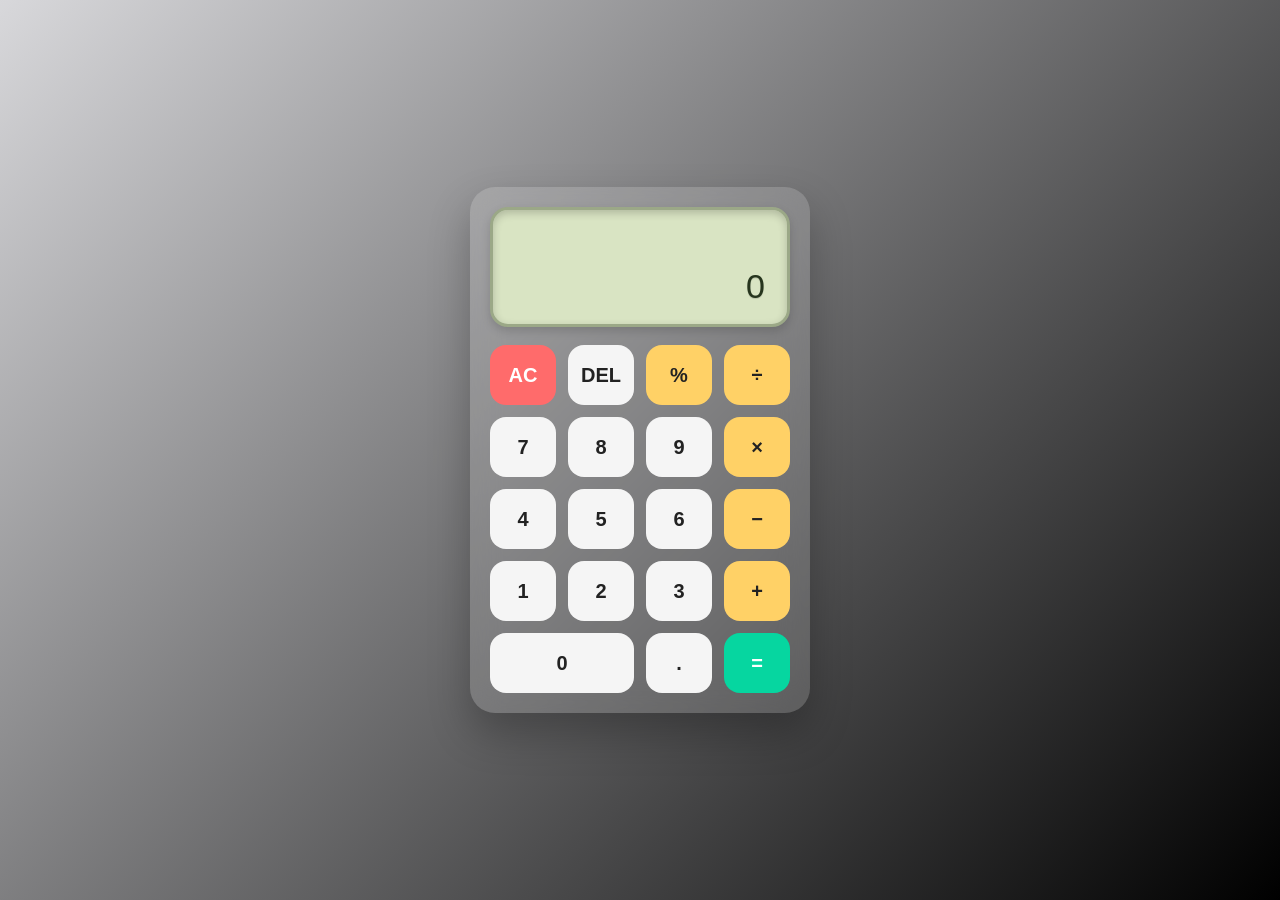
==== commit 82ebf21b: "Add files via upload" ====
--- a/index.html
+++ b/index.html
@@ -1,157 +1,51 @@
+
 <!DOCTYPE html>
 <html lang="en">
 <head>
     <meta charset="UTF-8">
-    <meta name="viewport" content="width=device-width, initial-scale=1.0">
-    <title>Landing Page</title>
+    <meta name="viewport" content="width=d
+    evice-width, initial-scale=1.0">
+    <title>Calculator</title>
     <link rel="stylesheet" href="style.css">
 </head>
 <body>
 
-    <!-- Header -->
-    <header>
-        <nav class="navbar">
-            <div class="logo">Nova</div>
+    <div class="calculator">
 
-            <ul class="nav-links">
-                <li><a href="#home">Home</a></li>
-                <li><a href="#about">About</a></li>
-                <li><a href="#features">Features</a></li>
-                <li><a href="#contact">Contact</a></li>
-            </ul>
-
-            <a href="#contact" class="nav-btn">Get Started</a>
-        </nav>
-    </header>
-
-    <!-- Hero Section -->
-    <section class="hero" id="home">
-        <div class="hero-content">
-            <p class="small-title">WELCOME TO NOVA</p>
-
-            <h1>
-                Build Something
-                <span>Amazing.</span>
-            </h1>
-
-            <p class="hero-text">
-                Create beautiful and modern websites with simple,
-                powerful and creative designs.
-            </p>
-
-            <div class="hero-buttons">
-                <a href="#features" class="primary-btn">Explore Now</a>
-                <a href="#about" class="secondary-btn">Learn More</a>
-            </div>
+        <div class="display">
+            <div id="previous"></div>
+            <div id="current">0</div>
         </div>
 
-        <div class="hero-image">
-            <img src="hero image.png" alt="Hero Image">
-        </div>
-    </section>
+        <div class="buttons">
+            <button class="clear" onclick="clearDisplay()">AC</button>
+            <button onclick="deleteNumber()">DEL</button>
+            <button class="operator" onclick="chooseOperator('%')">%</button>
+            <button class="operator" onclick="chooseOperator('/')">÷</button>
 
-    <!-- Features -->
-    <section class="features" id="features">
-        <div class="section-title">
-            <p>OUR FEATURES</p>
-            <h2>Everything You Need</h2>
+            <button onclick="appendNumber('7')">7</button>
+            <button onclick="appendNumber('8')">8</button>
+            <button onclick="appendNumber('9')">9</button>
+            <button class="operator" onclick="chooseOperator('*')">×</button>
+
+            <button onclick="appendNumber('4')">4</button>
+            <button onclick="appendNumber('5')">5</button>
+            <button onclick="appendNumber('6')">6</button>
+            <button class="operator" onclick="chooseOperator('-')">−</button>
+
+            <button onclick="appendNumber('1')">1</button>
+            <button onclick="appendNumber('2')">2</button>
+            <button onclick="appendNumber('3')">3</button>
+            <button class="operator" onclick="chooseOperator('+')">+</button>
+
+            <button class="zero" onclick="appendNumber('0')">0</button>
+            <button onclick="appendNumber('.')">.</button>
+            <button class="equals" onclick="calculate()">=</button>
         </div>
 
-        <div class="feature-container">
+    </div>
 
-            <div class="feature-card">
-                <div class="icon">🚀</div>
-                <h3>Fast Performance</h3>
-                <p>
-                    Create fast and responsive websites that
-                    work smoothly on every device.
-                </p>
-            </div>
+    <script src="script.js"></script>
+</body>
+</html>
 
-            <div class="feature-card">
-                <div class="icon">🎨</div>
-                <h3>Creative Design</h3>
-                <p>
-                    Use modern layouts, colors and designs
-                    to make your website attractive.
-                </p>
-            </div>
-
-            <div class="feature-card">
-                <div class="icon">📱</div>
-                <h3>Responsive</h3>
-                <p>
-                    Your website will look great on laptops,
-                    tablets and mobile devices.
-                </p>
-            </div>
-
-        </div>
-    </section>
-
-    <!-- About -->
-    <section class="about" id="about">
-
-        <div class="about-image">
-            <img src="about image.png" alt="About Us">
-        </div>
-
-        <div class="about-content">
-            <p class="small-title">ABOUT US</p>
-
-            <h2>
-                Turning Ideas Into
-                <span>Reality</span>
-            </h2>
-
-            <p>
-                We believe that great websites should be simple,
-                beautiful and easy to use. Our goal is to create
-                digital experiences that people enjoy.
-            </p>
-
-            <p>
-                With clean layouts and modern design principles,
-                you can create an impressive website using basic
-                HTML and CSS.
-            </p>
-
-            <a href="#contact" class="primary-btn">Know More</a>
-        </div>
-
-    </section>
-
-    <!-- CTA -->
-    <section class="cta" id="contact">
-        <div>
-            <p>READY TO START?</p>
-            <h2>Let's Create Something Great Together.</h2>
-        </div>
-
-        <a href="mailto:example@gmail.com" class="cta-btn">
-            Contact Us
-        </a>
-    </section>
-
-    <!-- Footer -->
-    <footer>
-        <div class="footer-content">
-            <div>
-                <h2>Nova</h2>
-                <p>Creative solutions for a digital world.</p>
-            </div>
-
-            <div class="social-links">
-                <a href="#">Instagram</a>
-                <a href="#">GitHub</a>
-                <a href="#">LinkedIn</a>
-            </div>
-        </div>
-
-        <div class="copyright">
-            <p>© 2026 Nova. All Rights Reserved.</p>
-        </div>
-    </footer>
-
-</body>
-</html>
--- a/style.css
+++ b/style.css
@@ -1,589 +1,128 @@
+
 * {
     margin: 0;
     padding: 0;
     box-sizing: border-box;
-}
-
-html {
-    scroll-behavior: smooth;
+    font-family: Arial, sans-serif;
 }
 
 body {
-    font-family: Arial, sans-serif;
-    background: #0b0f19;
-    color: rgb(246, 254, 255);
-    line-height: 1.6;
+    min-height: 100vh;
+    display: flex;
+    justify-content: center;
+    align-items: center;
+
+    background: linear-gradient(135deg, #d8d8db, #000000);
 }
 
-/* ================= HEADER ================= */
+.calculator {
+    width: 340px;
+    padding: 20px;
+    border-radius: 25px;
 
-header {
-    width: 100%;
-    position: absolute;
-    top: 0;
-    left: 0;
-    z-index: 10;
+    background: rgba(255, 255, 255, 0.15);
+    backdrop-filter: blur(15px);
+
+    box-shadow: 0 20px 40px rgba(0, 0, 0, 0.25);
 }
 
-.navbar {
-    max-width: 1200px;
-    margin: auto;
-    padding: 25px 30px;
+.display {
+    height: 120px;
+    padding: 18px 20px;
+    margin-bottom: 18px;
+
+    border-radius: 18px;
+    background: #d9e4c3;
+    border: 3px solid #9ba887;
 
     display: flex;
-    align-items: center;
-    justify-content: space-between;
+    flex-direction: column;
+    justify-content: flex-end;
+    align-items: flex-end;
+
+    overflow: hidden;
+
+    box-shadow:
+        inset 0 3px 8px rgba(0, 0, 0, 0.2),
+        0 4px 10px rgba(0, 0, 0, 0.15);
 }
 
-.logo {
-    font-size: 40px;
-    font-weight: bold;
-    color: #39d7ff;
+#previous {
+    color: #526044;
+    font-family: "Orbitron", sans-serif;
+    font-size: 15px;
+    min-height: 22px;
+    letter-spacing: 1px;
 }
 
-.nav-links {
-    display: flex;
-    list-style: none;
-    gap: 35px;
+#current {
+    color: #26351d;
+    font-family: "Orbitron", sans-serif;
+    font-size: 34px;
+    font-weight: 500;
+    letter-spacing: 2px;
+    margin-top: 5px;
+
+    text-shadow: 0 1px 1px rgba(0, 0, 0, 0.15);
 }
 
-.nav-links a {
-    color: #ddd;
-    text-decoration: none;
-    transition: 0.3s;
+.buttons {
+    display: grid;
+    grid-template-columns: repeat(4, 1fr);
+    gap: 12px;
 }
 
-.nav-links a:hover {
-    color: #46ff03;
-    box-shadow: inset 0 -2px 0 #46ff03;
+button {
+    height: 60px;
+    border: none;
+    border-radius: 16px;
+
+    font-size: 20px;
+    font-weight: bold;
+
+    cursor: pointer;
+    color: #222;
+    background: #f5f5f5;
+
+    transition: 0.2s;
 }
 
-.nav-btn {
-    text-decoration: none;
-    color: white;
-    background: #2225ca;
-    padding: 10px 20px;
-    border-radius: 25px;
-    transition: 0.3s;
+button:hover {
+    transform: translateY(-3px);
+    background: white;
 }
 
-.nav-btn:hover {
-    background: #747377;
-    transform: translateY(-2px);
+button:active {
+    transform: scale(0.95);
 }
 
-/* ================= HERO ================= */
-
-.hero {
-    min-height: 100vh;
-    padding: 150px 8% 80px;
-
-    display: flex;
-    align-items: center;
-    justify-content: space-between;
-
-    background:
-        radial-gradient(circle at 80% 40%, #281b58 0%, transparent 35%),
-        #0b0f19;
+.operator {
+    background: #ffd166;
+    color: #222;
 }
 
-.hero-content {
-    max-width: 600px;
-}
-.hero-image img {
-    width:400px;
-    height:400px;
-    object-fit:cover;
-    border-radius:50%;
-    border:5px solid #fcfeff;
-    animation:float 3s ease-in-out infinite;
-
-}
-.small-title {
-    color: #ff7bae;
-    font-size: 14px;
-    font-weight: bold;
-    letter-spacing: 3px;
-    margin-bottom: 15px;
+.operator:hover {
+    background: #ffdc82;
 }
 
-.hero h1 {
-    font-size: 65px;
-    line-height: 1.1;
-    margin-bottom: 25px;
+.clear {
+    background: #ff6b6b;
+    color: white;
 }
 
-.hero h1 span,
-.about-content h2 span {
-    color: #8acf55;
+.clear:hover {
+    background: #ff8585;
 }
 
-.hero-text {
-    color: #aaa;
-    font-size: 18px;
-    max-width: 520px;
-    margin-bottom: 35px;
+.equals {
+    background: #06d6a0;
+    color: white;
 }
 
-.hero-buttons {
-    display: flex;
-    gap: 15px;
+.equals:hover {
+    background: #20e0ae;
 }
 
-.primary-btn,
-.secondary-btn {
-    display: inline-block;
-    padding: 13px 25px;
-    border-radius: 30px;
-    text-decoration: none;
-    transition: 0.3s;
-}
-
-.primary-btn {
-    color: rgb(5, 3, 3);
-    background: #5cd1ff;
-}
-
-.primary-btn:hover {
-    transform: translateY(-3px);
-    background: #4bff44;
-}
-
-.secondary-btn {
-    color: white;
-    border: 1px solid #444;
-}
-
-.secondary-btn:hover {
-    border-color: #ff0404;
-    color: #95ff6c;
-}
-
-/* Hero Illustration */
-
-.hero-image {
-    width: 400px;
-    height: 400px;
-
-    position: relative;
-
-    display: flex;
-    align-items: center;
-    justify-content: center;
-}
-
-.circle {
-    width: 330px;
-    height: 330px;
-
-    border-radius: 50%;
-    background: linear-gradient(
-        135deg,
-        #f03af7,
-        #241a4d
-    );
-
-    position: absolute;
-
-    filter: blur(1px);
-}
-
-.card {
-    width: 250px;
-    height: 290px;
-
-    background: rgba(255,255,255,0.1);
-    border: 1px solid rgba(255,255,255,0.2);
-
-    border-radius: 20px;
-
-    backdrop-filter: blur(15px);
-
-    padding: 30px;
-
-    position: relative;
-    z-index: 2;
-
-    transform: rotate(8deg);
-
-    box-shadow: 0 20px 50px rgba(0,0,0,0.4);
-}
-
-.card-top {
-    width: 70px;
-    height: 70px;
-
-    background: #ff8f53;
-    border-radius: 50%;
-
-    margin-bottom: 35px;
-}
-
-.card-line {
-    width: 100%;
-    height: 12px;
-
-    background: #ffffff30;
-    border-radius: 10px;
-
-    margin-bottom: 15px;
-}
-
-.card-line.small {
-    width: 70%;
-}
-
-.card-button {
-    width: 100px;
-    height: 35px;
-
-    background: #878688;
-    border-radius: 20px;
-
-    margin-top: 30px;
-}
-
-/* ================= FEATURES ================= */
-
-.features {
-    padding: 100px 8%;
-    background: #101522;
-}
-
-.section-title {
-    text-align: center;
-    margin-bottom: 50px;
-}
-
-.section-title p {
-    color: #fffa5c;
-    font-size: 14px;
-    letter-spacing: 3px;
-    font-weight: bold;
-}
-
-.section-title h2 {
-    font-size: 40px;
-    margin-top: 10px;
-}
-
-.feature-container {
-    max-width: 1100px;
-    margin: auto;
-
-    display: grid;
-    grid-template-columns: repeat(3, 1fr);
-    gap: 25px;
-}
-
-.feature-card {
-    padding: 35px;
-
-    background: #171d2b;
-
-    border: 1px solid #252c3c;
-    border-radius: 15px;
-
-    transition: 0.3s;
-}
-
-.feature-card:hover {
-    transform: translateY(-10px);
-    border-color: #5ce7ff;
-}
-
-.icon {
-    font-size: 35px;
-    margin-bottom: 20px;
-}
-
-.feature-card h3 {
-    font-size: 22px;
-    margin-bottom: 12px;
-}
-
-.feature-card p {
-    color: #999;
-}
-
-/* ================= ABOUT ================= */
-
-.about {
-    max-width: 1200px;
-    margin: auto;
-    padding: 120px 30px;
-    display: flex;
-    align-items: right;
-    gap: 80px;
-
-}
-
-.about-image {
-    width: 350px;
-    height: 350px;
-    display: flex;
-    align-items: left;
-    justify-content: center;
-    border-radius: 5px;
-}
-
-.about-image img {
-    width: 600px;
-    height: 350px;
-    border-radius: 30px;
-    object-fit: cover;
-}
-
-.about-box {
-    width: 270px;
-    padding: 40px;
-
-    border: 1px solid #ff5675;
-    border-radius: 15px;
-
-    background: #171d2b;
-
-    transform: rotate(-5deg);
-}
-
-.about-box span {
-    color: #7c5cff;
-    font-size: 45px;
-    font-weight: bold;
-}
-
-.about-box h3 {
-    font-size: 28px;
-    margin-top: 10px;
-}
-
-.about-box p {
-    color: #999;
-}
-
-.about-content {
-    width:100%;
-    padding-left: 150px;
-
-}
-
-.about-content h2 {
-    font-size: 42px;
-    line-height: 1.2;
-    margin-bottom: 20px;
-}
-
-.about-content > p:not(.small-title) {
-    color: #999;
-    margin-bottom: 20px;
-}
-
-/* ================= CTA ================= */
-
-.cta {
-    margin: 0 8% 100px;
-    padding: 60px;
-
-    background: linear-gradient(
-        135deg,
-        #211650,
-        #151b2a
-    );
-
-    border-radius: 20px;
-
-    display: flex;
-    align-items: center;
-    justify-content: space-between;
-}
-
-.cta p {
-    color: #5afa5d;
-    letter-spacing: 2px;
-    font-size: 13px;
-}
-
-.cta h2 {
-    font-size: 32px;
-    margin-top: 10px;
-}
-
-.cta-btn {
-    background: white;
-    color: #111;
-
-    padding: 13px 25px;
-    border-radius: 25px;
-
-    text-decoration: none;
-    font-weight: bold;
-
-    transition: 0.3s;
-}
-
-.cta-btn:hover {
-    transform: translateY(-3px);
-}
-
-/* ================= FOOTER ================= */
-
-footer {
-    background: #080b12;
-    padding: 50px 8% 25px;
-}
-
-.footer-content {
-    max-width: 1200px;
-    margin: auto;
-
-    display: flex;
-    justify-content: space-between;
-
-    padding-bottom: 30px;
-}
-
-.footer-content h2 {
-    color: #ff5cc1;
-}
-
-.footer-content p {
-    color: #777;
-}
-
-.social-links {
-    display: flex;
-    gap: 25px;
-    align-items: center;
-}
-
-.social-links a {
-    color: #aaa;
-    text-decoration: none;
-}
-
-.social-links a:hover {
-    color: #e8e5f2;
-}
-
-.copyright {
-    text-align: center;
-    padding-top: 25px;
-
-    border-top: 1px solid #1c212d;
-
-    color: #666;
-    font-size: 14px;
-}
-
-/* ================= RESPONSIVE ================= */
-
-@media (max-width: 850px) {
-
-    .nav-links {
-        display: none;
-    }
-
-    .hero {
-        flex-direction: column;
-        text-align: center;
-        padding-top: 130px;
-    }
-
-    .hero-content {
-        max-width: 700px;
-    }
-
-    .hero h1 {
-        font-size: 48px;
-    }
-
-    .hero-text {
-        margin-left: auto;
-        margin-right: auto;
-    }
-
-    .hero-buttons {
-        justify-content: center;
-    }
-
-    .hero-image {
-        margin-top: 50px;
-    }
-
-    .feature-container {
-        grid-template-columns: 1fr;
-    }
-
-    .about {
-        flex-direction: column;
-    }
-
-    .about-image,
-    .about-content {
-        width: 100%;
-    }
-
-    .cta {
-        flex-direction: column;
-        text-align: center;
-        gap: 30px;
-    }
-
-    .footer-content {
-        flex-direction: column;
-        gap: 25px;
-    }
-}
-
-@media (max-width: 500px) {
-
-    .navbar {
-        padding: 20px;
-    }
-
-    .nav-btn {
-        display: none;
-    }
-
-    .hero {
-        padding-left: 20px;
-        padding-right: 20px;
-    }
-
-    .hero h1 {
-        font-size: 40px;
-    }
-
-    .hero-image {
-        width: 300px;
-        height: 300px;
-    }
-
-    .circle {
-        width: 250px;
-        height: 250px;
-    }
-
-    .card {
-        width: 200px;
-        height: 240px;
-    }
-
-    .about {
-        padding: 80px 20px;
-    }
-
-    .about-content h2 {
-        font-size: 34px;
-    }
-
-    .cta {
-        margin-left: 20px;
-        margin-right: 20px;
-        padding: 40px 25px;
-    }
-
-    .cta h2 {
-        font-size: 26px;
-    }
+.zero {
+    grid-column: span 2;
 }
